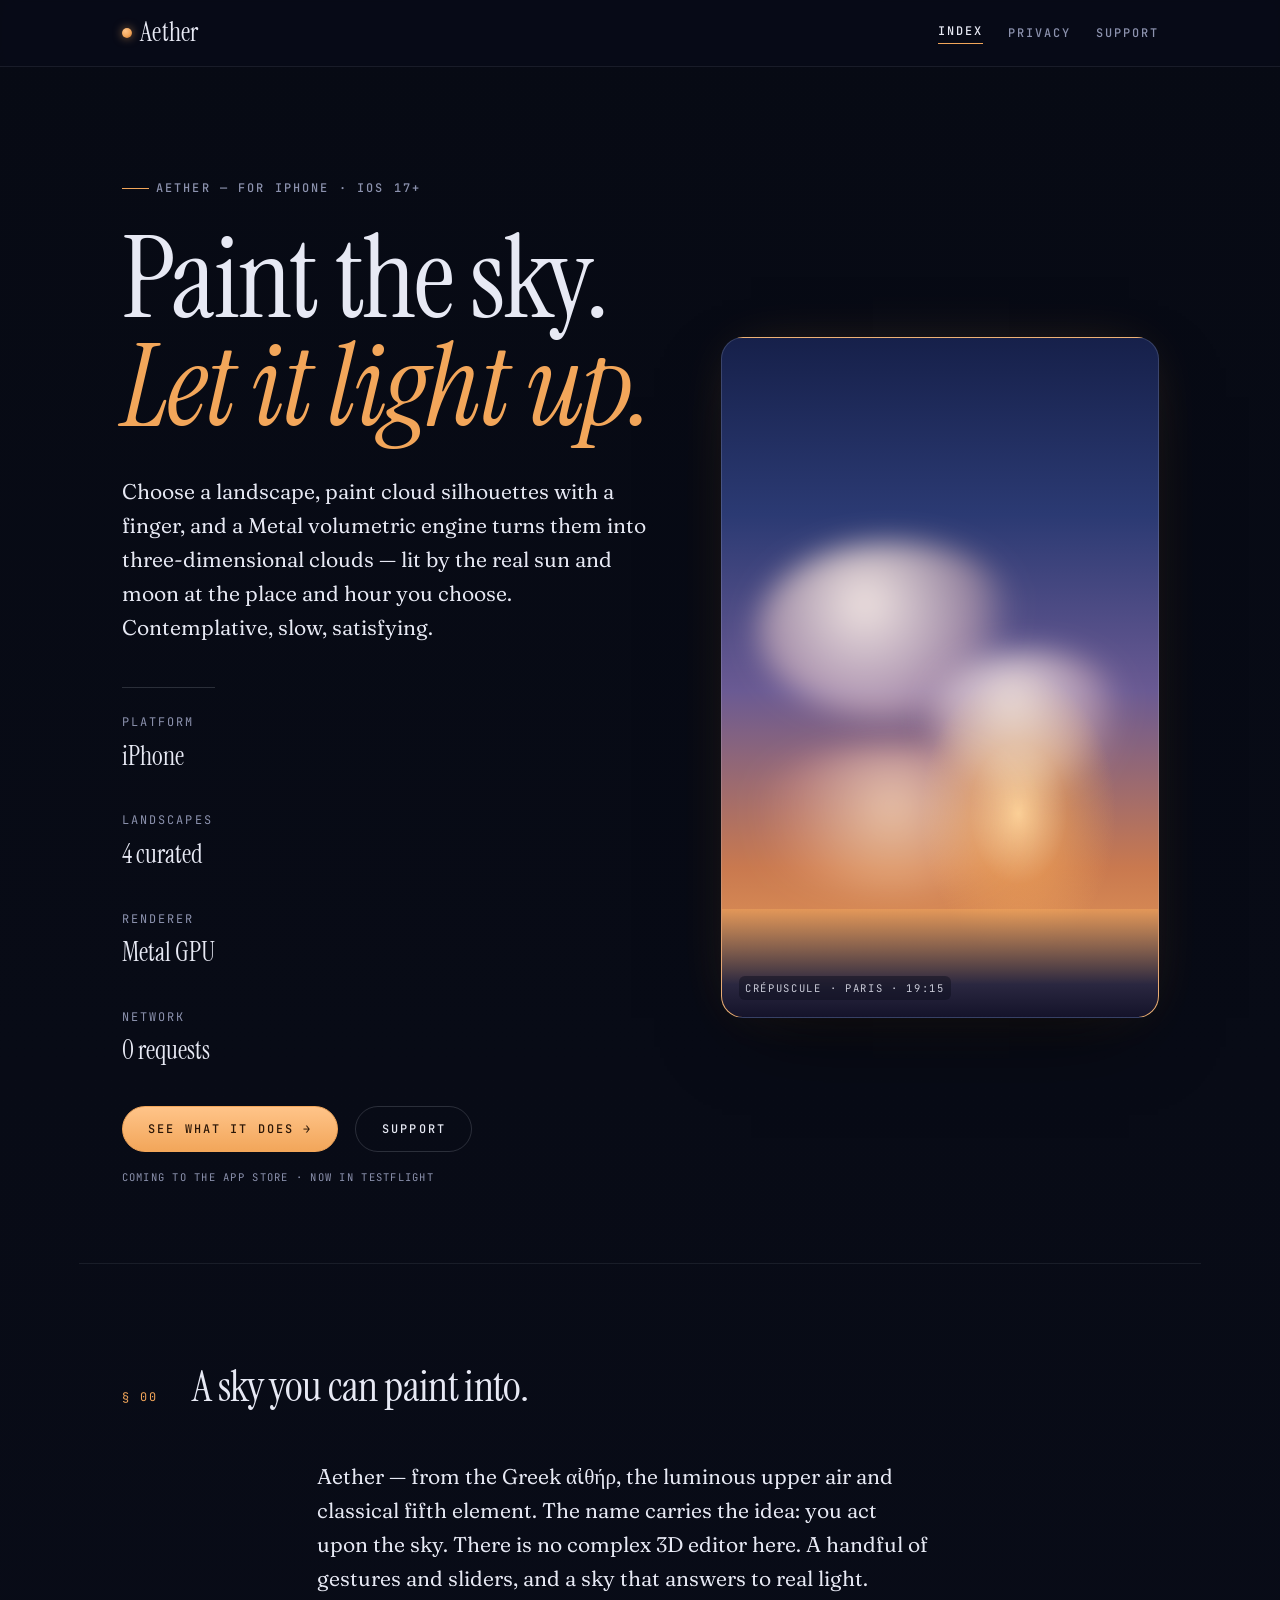
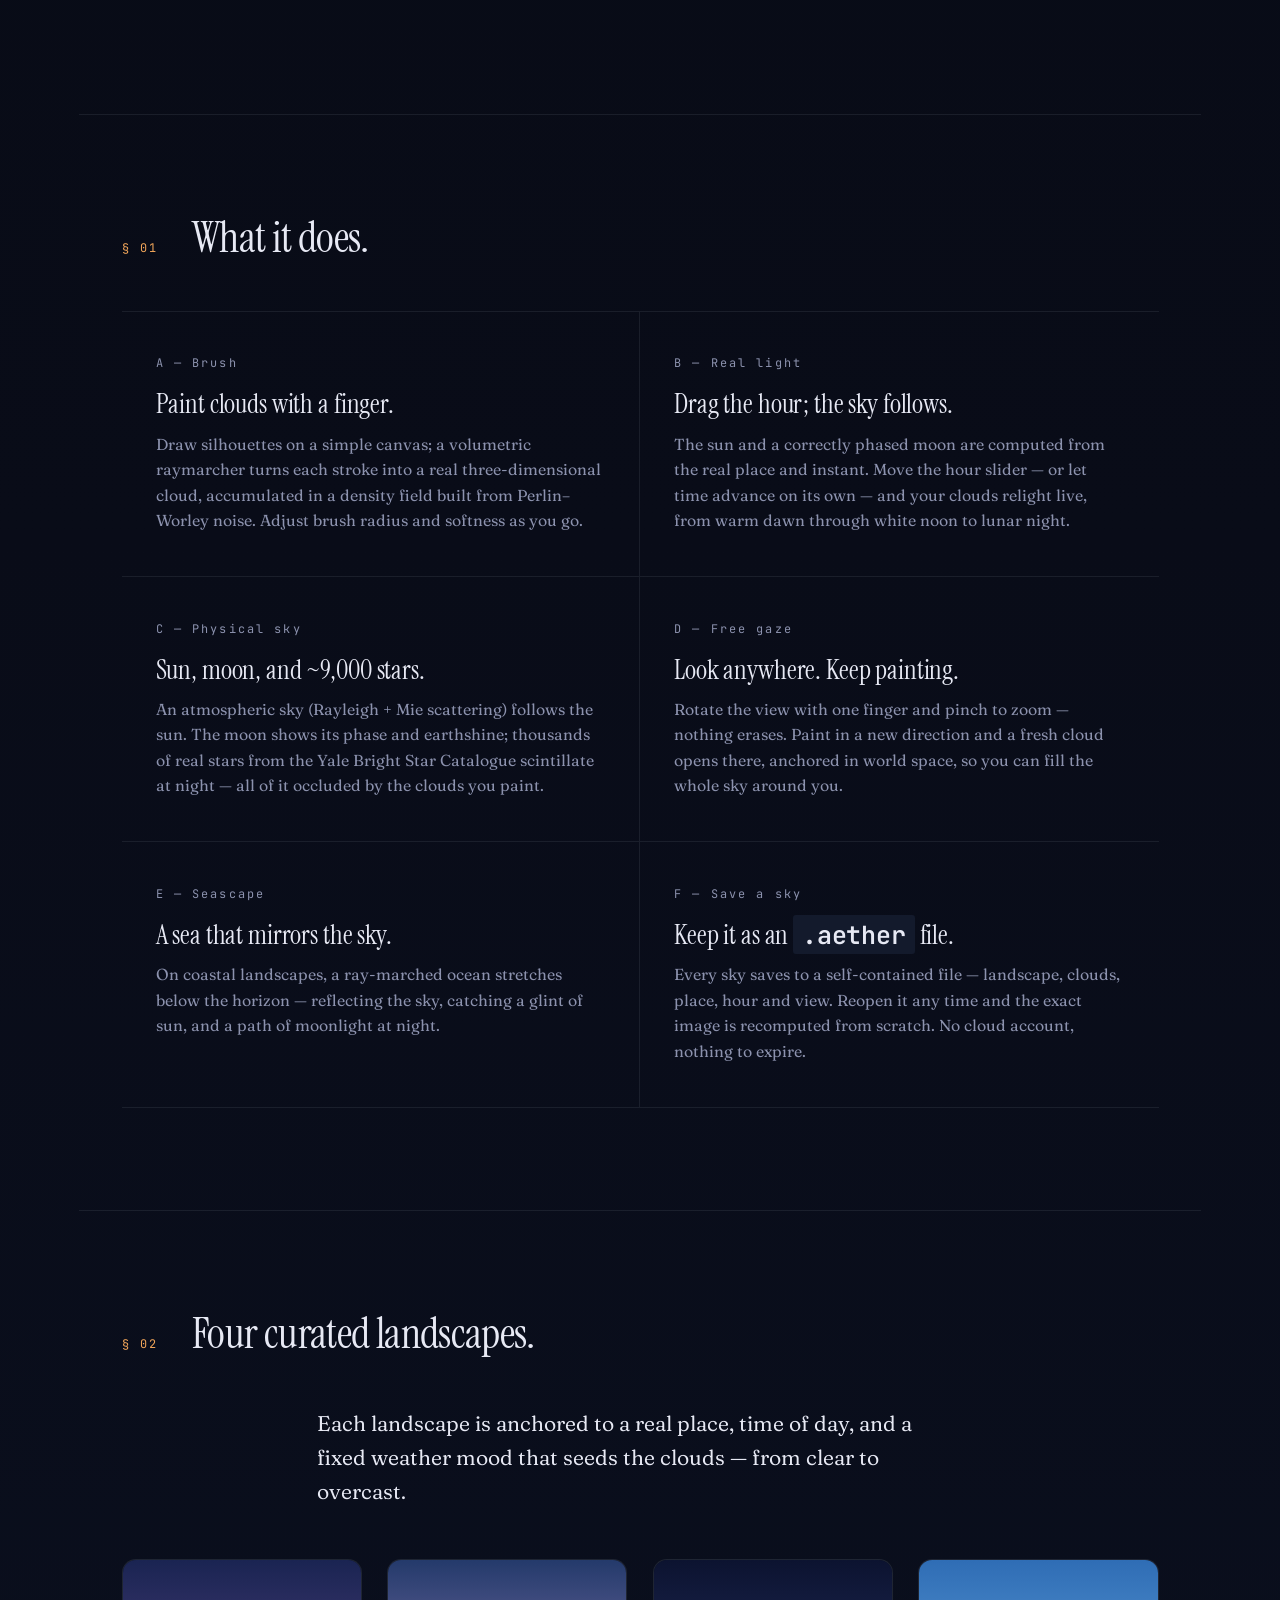
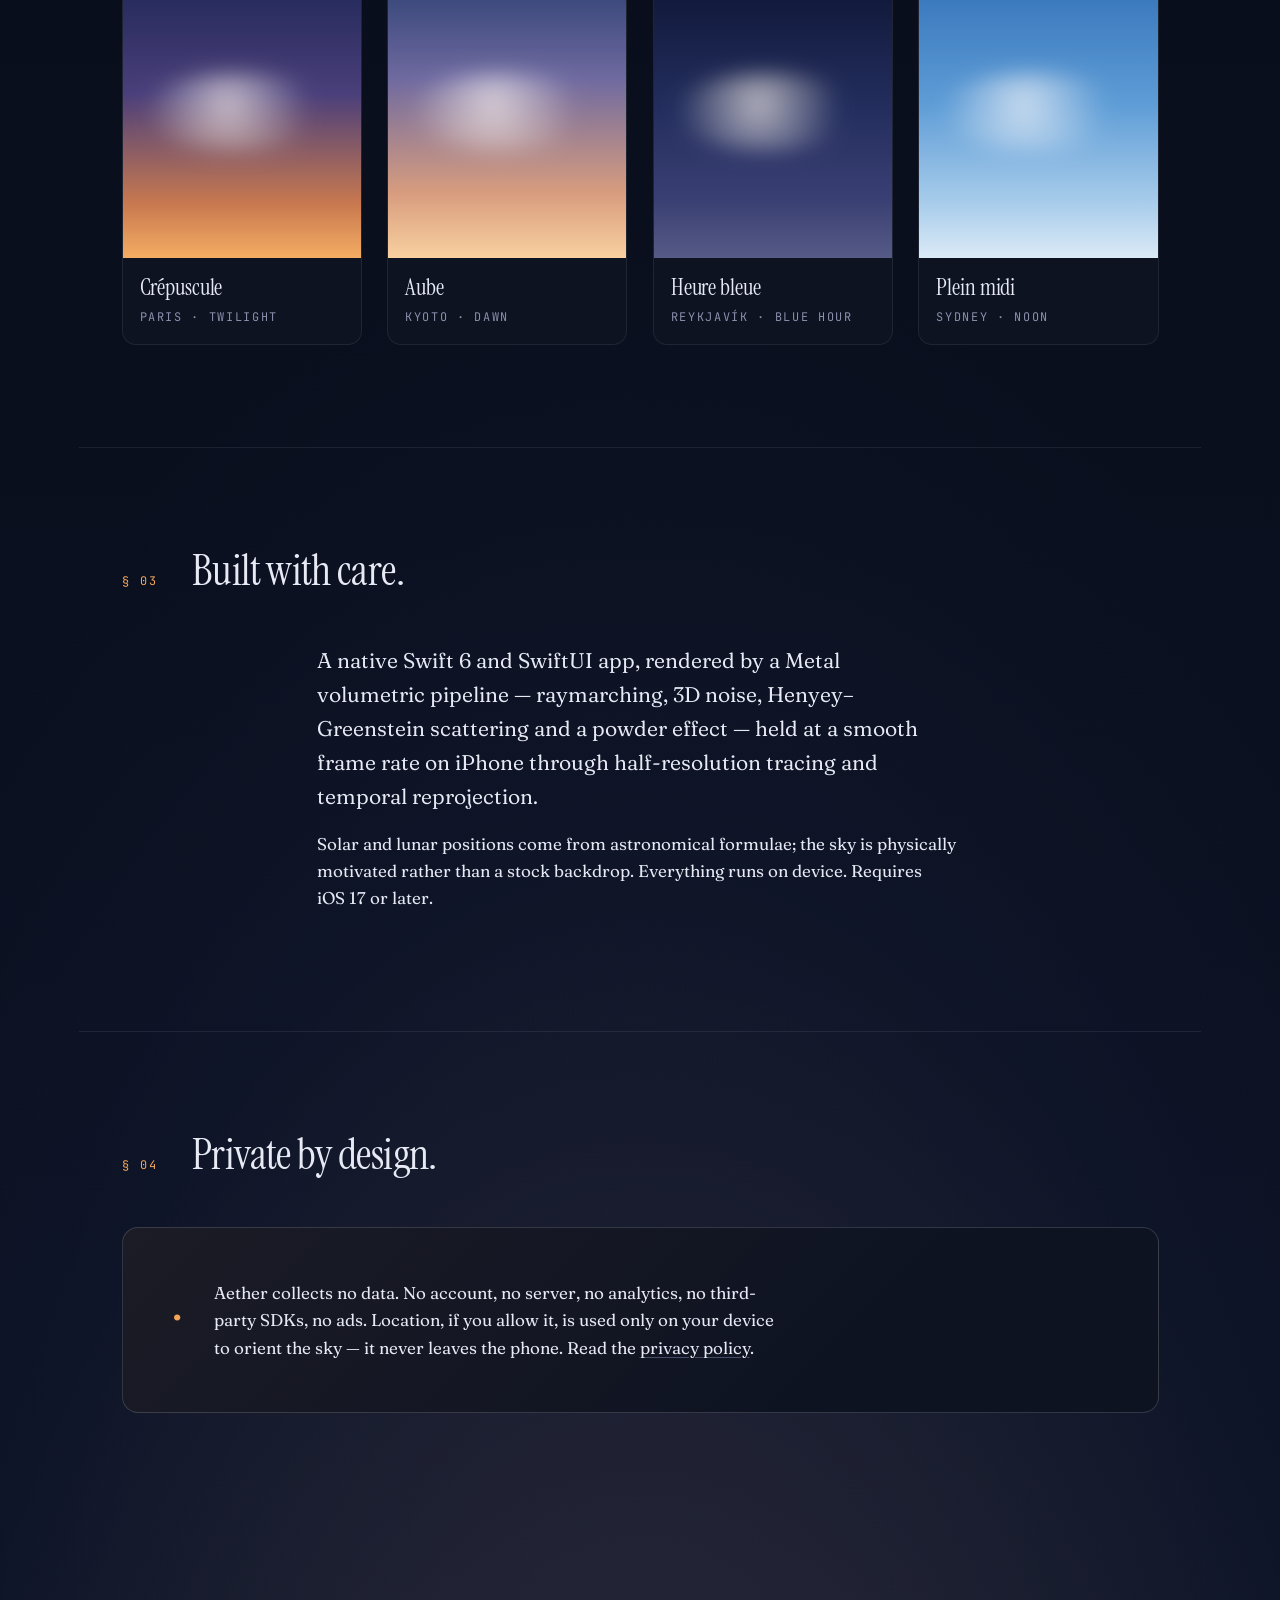
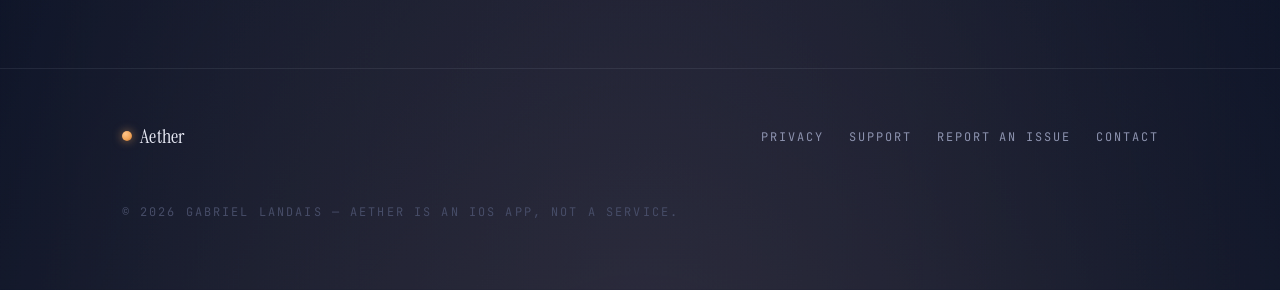
==== web/index.html @ a96485b0 "docs(web): site vitrine statique (accueil, confidentialité, support) Site statique de présentation d" ====
<!doctype html>
<html lang="en">
<head>
  <meta charset="utf-8">
  <meta name="viewport" content="width=device-width, initial-scale=1, viewport-fit=cover">
  <title>Aether — Paint volumetric clouds, lit by the real sky</title>
  <meta name="description" content="Aether is a contemplative iPhone app for painting volumetric 3D clouds over a curated landscape, lit by the real position of the sun and moon. Private by design — no account, no network, no tracking.">
  <link rel="canonical" href="https://glandais.github.io/aether/">
  <link rel="icon" type="image/svg+xml" href="favicon.svg">
  <link rel="apple-touch-icon" href="icon.png">
  <meta name="theme-color" content="#090C18">
  <meta property="og:type" content="website">
  <meta property="og:title" content="Aether — Paint the sky.">
  <meta property="og:description" content="Paint cloud silhouettes; a Metal volumetric engine turns them into 3D clouds lit by the real sun and moon at the place and hour you choose. Contemplative, slow, satisfying.">
  <meta property="og:url" content="https://glandais.github.io/aether/">
  <meta property="og:image" content="https://glandais.github.io/aether/icon.png">
  <meta name="twitter:card" content="summary_large_image">
  <link rel="preconnect" href="https://fonts.googleapis.com">
  <link rel="preconnect" href="https://fonts.gstatic.com" crossorigin>
  <link rel="stylesheet" href="assets/style.css">
</head>
<body>
  <header class="site-header">
    <div class="container site-header__inner">
      <a class="wordmark" href="./">
        <span class="wordmark__orb" aria-hidden="true"></span>
        <span>Aether</span>
      </a>
      <nav class="site-nav" aria-label="Primary">
        <a href="./" aria-current="page">Index</a>
        <a href="privacy/">Privacy</a>
        <a href="support/">Support</a>
      </nav>
    </div>
  </header>

  <main>
    <section class="hero container">
      <div class="hero__grid">
        <div class="hero__head reveal reveal--1">
          <span class="label">Aether — for iPhone · iOS 17+</span>
          <h1 class="display">Paint the&nbsp;sky.<br><em>Let it light up.</em></h1>
          <p class="lead hero__sub">
            Choose a landscape, paint cloud silhouettes with a finger, and a Metal
            volumetric engine turns them into three-dimensional clouds — lit by the
            real sun and moon at the place and hour you choose. Contemplative, slow,
            satisfying.
          </p>

          <dl class="hero__meta">
            <div><dt>Platform</dt><dd>iPhone</dd></div>
            <div><dt>Landscapes</dt><dd>4 curated</dd></div>
            <div><dt>Renderer</dt><dd>Metal&nbsp;GPU</dd></div>
            <div><dt>Network</dt><dd>0&nbsp;requests</dd></div>
          </dl>

          <div class="cta-row">
            <a class="btn btn--primary" href="#features">See what it does <span aria-hidden="true">→</span></a>
            <a class="btn" href="support/">Support</a>
            <span class="btn__hint">Coming to the App&nbsp;Store · now in TestFlight</span>
          </div>
        </div>

        <!-- SCREENSHOT SLOT: hero — replace this .skypanel block with a real
             simulator screenshot (<img src="shots/hero.png" …>) when captured. -->
        <div class="skypanel reveal reveal--2" role="img" aria-label="A painted dusk sky: warm clouds over a low sun and a calm sea.">
          <span class="skypanel__cloud skypanel__cloud--a" aria-hidden="true"></span>
          <span class="skypanel__cloud skypanel__cloud--b" aria-hidden="true"></span>
          <span class="skypanel__cloud skypanel__cloud--c" aria-hidden="true"></span>
          <span class="skypanel__sea" aria-hidden="true"></span>
          <span class="skypanel__caption">Crépuscule · Paris · 19:15</span>
        </div>
      </div>
    </section>

    <section class="section container">
      <header class="section__head">
        <span class="section__num">§ 00</span>
        <h2 class="section__title">A sky you can paint into.</h2>
      </header>
      <div class="container-narrow" style="padding-inline: 0;">
        <p class="lead">
          Aether — from the Greek αἰθήρ, the luminous upper air and classical fifth
          element. The name carries the idea: you act upon the sky. There is no
          complex 3D editor here. A handful of gestures and sliders, and a sky that
          answers to real light.
        </p>
      </div>
    </section>

    <section class="section container" id="features">
      <header class="section__head">
        <span class="section__num">§ 01</span>
        <h2 class="section__title">What it does.</h2>
      </header>

      <div class="features">
        <article class="feature">
          <div class="feature__num">A — Brush</div>
          <h3 class="feature__title">Paint clouds with a finger.</h3>
          <p>Draw silhouettes on a simple canvas; a volumetric raymarcher turns each stroke into a real three-dimensional cloud, accumulated in a density field built from Perlin–Worley noise. Adjust brush radius and softness as you go.</p>
        </article>

        <article class="feature">
          <div class="feature__num">B — Real light</div>
          <h3 class="feature__title">Drag the hour; the sky follows.</h3>
          <p>The sun and a correctly phased moon are computed from the real place and instant. Move the hour slider — or let time advance on its own — and your clouds relight live, from warm dawn through white noon to lunar night.</p>
        </article>

        <article class="feature">
          <div class="feature__num">C — Physical sky</div>
          <h3 class="feature__title">Sun, moon, and ~9,000 stars.</h3>
          <p>An atmospheric sky (Rayleigh + Mie scattering) follows the sun. The moon shows its phase and earthshine; thousands of real stars from the Yale Bright Star Catalogue scintillate at night — all of it occluded by the clouds you paint.</p>
        </article>

        <article class="feature">
          <div class="feature__num">D — Free gaze</div>
          <h3 class="feature__title">Look anywhere. Keep painting.</h3>
          <p>Rotate the view with one finger and pinch to zoom — nothing erases. Paint in a new direction and a fresh cloud opens there, anchored in world space, so you can fill the whole sky around you.</p>
        </article>

        <article class="feature">
          <div class="feature__num">E — Seascape</div>
          <h3 class="feature__title">A sea that mirrors the sky.</h3>
          <p>On coastal landscapes, a ray-marched ocean stretches below the horizon — reflecting the sky, catching a glint of sun, and a path of moonlight at night.</p>
        </article>

        <article class="feature">
          <div class="feature__num">F — Save a sky</div>
          <h3 class="feature__title">Keep it as an <code>.aether</code> file.</h3>
          <p>Every sky saves to a self-contained file — landscape, clouds, place, hour and view. Reopen it any time and the exact image is recomputed from scratch. No cloud account, nothing to expire.</p>
        </article>
      </div>
    </section>

    <section class="section container">
      <header class="section__head">
        <span class="section__num">§ 02</span>
        <h2 class="section__title">Four curated landscapes.</h2>
      </header>

      <div class="container-narrow" style="padding-inline: 0; margin-bottom: var(--s-8);">
        <p class="lead">
          Each landscape is anchored to a real place, time of day, and a fixed
          weather mood that seeds the clouds — from clear to overcast.
        </p>
      </div>

      <!-- SCREENSHOT SLOT: scenes — the painted swatches below can each be
           replaced with a real simulator screenshot of that landscape. -->
      <div class="scenes">
        <article class="scene scene--dusk">
          <div class="scene__art" role="img" aria-label="Twilight palette: indigo sky over a warm orange horizon."></div>
          <div class="scene__meta">
            <h3 class="scene__name">Crépuscule</h3>
            <p class="scene__place">Paris · Twilight</p>
          </div>
        </article>
        <article class="scene scene--dawn">
          <div class="scene__art" role="img" aria-label="Dawn palette: pale blue sky over a peach horizon."></div>
          <div class="scene__meta">
            <h3 class="scene__name">Aube</h3>
            <p class="scene__place">Kyoto · Dawn</p>
          </div>
        </article>
        <article class="scene scene--blue">
          <div class="scene__art" role="img" aria-label="Blue hour palette: deep blue, overcast."></div>
          <div class="scene__meta">
            <h3 class="scene__name">Heure bleue</h3>
            <p class="scene__place">Reykjavík · Blue hour</p>
          </div>
        </article>
        <article class="scene scene--noon">
          <div class="scene__art" role="img" aria-label="Noon palette: bright blue daytime sky."></div>
          <div class="scene__meta">
            <h3 class="scene__name">Plein midi</h3>
            <p class="scene__place">Sydney · Noon</p>
          </div>
        </article>
      </div>
    </section>

    <section class="section container">
      <header class="section__head">
        <span class="section__num">§ 03</span>
        <h2 class="section__title">Built with care.</h2>
      </header>
      <div class="container-narrow" style="padding-inline: 0;">
        <p class="lead">
          A native Swift 6 and SwiftUI app, rendered by a Metal volumetric
          pipeline — raymarching, 3D noise, Henyey–Greenstein scattering and a
          powder effect — held at a smooth frame rate on iPhone through half-resolution
          tracing and temporal reprojection.
        </p>
        <p>
          Solar and lunar positions come from astronomical formulae; the sky is
          physically motivated rather than a stock backdrop. Everything runs on
          device. Requires iOS&nbsp;17 or later.
        </p>
      </div>
    </section>

    <section class="section container">
      <header class="section__head">
        <span class="section__num">§ 04</span>
        <h2 class="section__title">Private by design.</h2>
      </header>
      <div class="callout">
        <div class="callout__mark" aria-hidden="true">·</div>
        <p>
          Aether collects no data. No account, no server, no analytics, no
          third-party SDKs, no ads. Location, if you allow it, is used only on your
          device to orient the sky — it never leaves the phone. Read the
          <a href="privacy/">privacy policy</a>.
        </p>
      </div>
    </section>
  </main>

  <footer class="site-footer">
    <div class="container site-footer__inner">
      <a class="wordmark" href="./">
        <span class="wordmark__orb" aria-hidden="true"></span>
        <span>Aether</span>
      </a>
      <nav class="site-footer__nav" aria-label="Footer">
        <a href="privacy/">Privacy</a>
        <a href="support/">Support</a>
        <a href="https://github.com/glandais/aether/issues" rel="noopener">Report an issue</a>
        <a href="mailto:gabriel.landais@gmail.com">Contact</a>
      </nav>
      <p class="site-footer__meta">
        © <span id="year">2026</span> Gabriel Landais — Aether is an iOS app, not a service.
      </p>
    </div>
  </footer>

  <script>document.getElementById('year').textContent = new Date().getFullYear();</script>
</body>
</html>
---- web/assets/style.css ----
/* ============================================================
   Aether — design system
   Contemplative twilight. Night indigo + haze + horizon amber.
   ============================================================ */

@import url('https://fonts.googleapis.com/css2?family=Instrument+Serif:ital@0;1&family=Fraunces:opsz,wght,SOFT@9..144,300..700,0..100&family=JetBrains+Mono:wght@400;500&display=swap');

:root {
  /* palette — a sky from zenith to horizon */
  --night:       #090C18;  /* deep indigo, just before true black */
  --night-soft:  #0E1322;
  --surface:     #131A2C;
  --surface-2:   #1B2338;
  --haze:        #E7E9F4;  /* pale luminous text, faint blue */
  --haze-muted:  #8C92AE;
  --haze-faint:  #474D68;
  --amber:       #F2A65A;  /* warm horizon glow — the accent */
  --amber-hi:    #FFC489;
  --bluehour:    #6E78C8;  /* blue-hour secondary, used sparingly */

  --rule:        rgba(231, 233, 244, 0.08);
  --rule-strong: rgba(231, 233, 244, 0.16);

  /* type */
  --font-display: 'Instrument Serif', 'Times New Roman', Georgia, serif;
  --font-body:    'Fraunces', Georgia, 'Times New Roman', serif;
  --font-mono:    'JetBrains Mono', ui-monospace, 'SF Mono', Menlo, Consolas, monospace;

  --fs-display: clamp(3.25rem, 9vw, 7.5rem);
  --fs-h1:      clamp(2rem, 4.6vw, 3.25rem);
  --fs-h2:      clamp(1.5rem, 2.6vw, 2rem);
  --fs-h3:      1.25rem;
  --fs-body:    1.0625rem;
  --fs-small:   0.9375rem;
  --fs-label:   0.7rem;

  /* spacing */
  --s-1: 0.25rem; --s-2: 0.5rem;  --s-3: 0.75rem; --s-4: 1rem;
  --s-5: 1.5rem;  --s-6: 2rem;    --s-7: 2.5rem;  --s-8: 3rem;
  --s-10: 4.5rem; --s-12: 6rem;   --s-16: 9rem;

  /* layout */
  --content-width: 38rem;
  --wide-width:    66rem;

  color-scheme: dark;
}

/* ---------- reset ---------- */
*, *::before, *::after { box-sizing: border-box; }
html, body { margin: 0; padding: 0; }
img, svg, canvas { display: block; max-width: 100%; }
button { font: inherit; color: inherit; background: none; border: 0; cursor: pointer; padding: 0; }
a { color: inherit; }

/* ---------- base ---------- */
html {
  background: var(--night);
  color: var(--haze);
  font-family: var(--font-body);
  font-size: 17px;
  line-height: 1.6;
  font-feature-settings: "ss01", "ss02";
  font-variation-settings: "opsz" 14, "SOFT" 30;
  -webkit-font-smoothing: antialiased;
  text-rendering: optimizeLegibility;
}

body {
  min-height: 100dvh;
  display: flex;
  flex-direction: column;
  position: relative;
  background:
    /* warm horizon glow low on the page */
    radial-gradient(120% 70% at 50% 118%, rgba(242, 166, 90, 0.16), transparent 55%),
    /* a cooler blue-hour band above it */
    radial-gradient(120% 55% at 50% 100%, rgba(110, 120, 200, 0.12), transparent 60%),
    /* zenith darkening */
    linear-gradient(180deg, #070A14 0%, var(--night) 42%, #0B1224 100%);
}

/* faint, slow star field across the whole night sky */
body::before {
  content: "";
  position: fixed;
  inset: 0;
  z-index: -1;
  pointer-events: none;
  background-image:
    radial-gradient(1.2px 1.2px at 12% 18%, rgba(231,233,244,0.7), transparent 60%),
    radial-gradient(1px 1px at 28% 9%, rgba(231,233,244,0.5), transparent 60%),
    radial-gradient(1.4px 1.4px at 47% 24%, rgba(255,196,137,0.55), transparent 60%),
    radial-gradient(1px 1px at 63% 12%, rgba(231,233,244,0.55), transparent 60%),
    radial-gradient(1.1px 1.1px at 78% 22%, rgba(231,233,244,0.6), transparent 60%),
    radial-gradient(1px 1px at 88% 7%, rgba(231,233,244,0.45), transparent 60%),
    radial-gradient(1.3px 1.3px at 8% 38%, rgba(231,233,244,0.45), transparent 60%),
    radial-gradient(1px 1px at 35% 44%, rgba(231,233,244,0.4), transparent 60%),
    radial-gradient(1.2px 1.2px at 71% 40%, rgba(110,120,200,0.6), transparent 60%),
    radial-gradient(1px 1px at 92% 34%, rgba(231,233,244,0.4), transparent 60%);
  /* fade the stars out toward the horizon, like a real sky */
  -webkit-mask-image: linear-gradient(180deg, #000 0%, #000 40%, transparent 78%);
  mask-image: linear-gradient(180deg, #000 0%, #000 40%, transparent 78%);
  animation: twinkle 9s ease-in-out infinite;
}
@keyframes twinkle { 0%, 100% { opacity: 0.85; } 50% { opacity: 0.55; } }

::selection { background: var(--amber); color: var(--night); }

/* ---------- typography ---------- */
.display {
  font-family: var(--font-display);
  font-weight: 400;
  line-height: 0.94;
  letter-spacing: -0.02em;
  font-size: var(--fs-display);
}
.display em {
  font-style: italic;
  color: var(--amber);
}

h1, h2, h3 {
  font-family: var(--font-display);
  font-weight: 400;
  line-height: 1.06;
  letter-spacing: -0.015em;
  margin: 0 0 var(--s-4);
}
h1 { font-size: var(--fs-h1); }
h2 { font-size: var(--fs-h2); margin-top: var(--s-10); }
h3 {
  font-size: var(--fs-h3);
  font-family: var(--font-body);
  font-variation-settings: "opsz" 14, "wght" 600, "SOFT" 0;
  letter-spacing: -0.005em;
  margin-top: var(--s-6);
  margin-bottom: var(--s-2);
}

p {
  margin: 0 0 var(--s-4);
  max-width: 38rem;
  font-variation-settings: "opsz" 14, "wght" 380, "SOFT" 30;
}
p.lead {
  font-size: 1.25rem;
  color: var(--haze);
  font-variation-settings: "opsz" 18, "wght" 360, "SOFT" 50;
  max-width: 36rem;
}

ul, ol { padding-left: 1.25em; margin: 0 0 var(--s-5); }
li { margin-bottom: var(--s-2); }
li::marker { color: var(--amber); }

a {
  color: var(--haze);
  text-decoration: underline;
  text-decoration-color: var(--haze-faint);
  text-decoration-thickness: 1px;
  text-underline-offset: 0.2em;
  transition: text-decoration-color 200ms ease, color 200ms ease;
}
a:hover {
  color: var(--amber);
  text-decoration-color: var(--amber);
}

code, kbd {
  font-family: var(--font-mono);
  font-size: 0.92em;
  background: var(--surface);
  padding: 0.1em 0.35em;
  border-radius: 3px;
  color: var(--haze);
}

hr { border: 0; border-top: 1px solid var(--rule); margin: var(--s-10) 0; }

/* ---------- shared eyebrow / label ---------- */
.label {
  font-family: var(--font-mono);
  font-size: var(--fs-label);
  letter-spacing: 0.18em;
  text-transform: uppercase;
  color: var(--haze-muted);
  font-weight: 500;
}
.label-accent { color: var(--amber); }

/* ---------- layout ---------- */
.container {
  width: 100%;
  max-width: var(--wide-width);
  margin-inline: auto;
  padding-inline: clamp(1.25rem, 4vw, 2.5rem);
}
.container-narrow {
  max-width: var(--content-width);
  margin-inline: auto;
  padding-inline: clamp(1.25rem, 4vw, 2.5rem);
}
main { flex: 1 0 auto; }

/* ---------- header ---------- */
.site-header {
  position: sticky;
  top: 0;
  z-index: 10;
  background: rgba(9, 12, 24, 0.72);
  backdrop-filter: saturate(140%) blur(10px);
  -webkit-backdrop-filter: saturate(140%) blur(10px);
  border-bottom: 1px solid var(--rule);
}
.site-header__inner {
  display: flex;
  align-items: center;
  justify-content: space-between;
  padding-block: var(--s-3);
}
.wordmark {
  font-family: var(--font-display);
  font-size: 1.5rem;
  letter-spacing: 0.01em;
  text-decoration: none;
  display: inline-flex;
  align-items: center;
  gap: 0.5rem;
  color: var(--haze);
}
.wordmark__orb {
  width: 0.6rem;
  height: 0.6rem;
  border-radius: 50%;
  background: radial-gradient(circle at 35% 30%, var(--amber-hi), var(--amber) 55%, #b9692a);
  box-shadow: 0 0 10px rgba(242, 166, 90, 0.6);
  display: inline-block;
}
.wordmark:hover { color: var(--haze); }

.site-nav { display: flex; gap: var(--s-5); align-items: center; }
.site-nav a {
  font-family: var(--font-mono);
  font-size: var(--fs-label);
  letter-spacing: 0.16em;
  text-transform: uppercase;
  text-decoration: none;
  color: var(--haze-muted);
  font-weight: 500;
}
.site-nav a:hover { color: var(--haze); }
.site-nav a[aria-current="page"] {
  color: var(--haze);
  border-bottom: 1px solid var(--amber);
  padding-bottom: 2px;
}

/* ---------- hero ---------- */
.hero { padding-top: var(--s-12); padding-bottom: var(--s-10); position: relative; }
.hero__grid {
  display: grid;
  grid-template-columns: 1.1fr 0.9fr;
  gap: clamp(2rem, 5vw, 4rem);
  align-items: center;
}
@media (max-width: 860px) {
  .hero__grid { grid-template-columns: 1fr; }
}
.hero__head { max-width: 40rem; }
.hero__head .label {
  display: inline-flex;
  gap: 0.6em;
  align-items: center;
  margin-bottom: var(--s-5);
}
.hero__head .label::before {
  content: "";
  width: 1.6rem;
  height: 1px;
  background: var(--amber);
  display: inline-block;
}
.hero__sub { margin-top: var(--s-6); max-width: 34rem; }
.hero__meta {
  display: grid;
  grid-template-columns: repeat(auto-fit, max-content);
  gap: var(--s-6);
  margin-top: var(--s-7);
  padding-top: var(--s-5);
  border-top: 1px solid var(--rule-strong);
  max-width: max-content;
}
.hero__meta dt {
  font-family: var(--font-mono);
  font-size: var(--fs-label);
  letter-spacing: 0.18em;
  text-transform: uppercase;
  color: var(--haze-muted);
  margin-bottom: var(--s-1);
}
.hero__meta dd { margin: 0; font-family: var(--font-display); font-size: 1.5rem; }

/* hero visual — a painted sky panel standing in for a screenshot */
.skypanel {
  position: relative;
  aspect-ratio: 9 / 14;
  border-radius: 22px;
  overflow: hidden;
  border: 1px solid var(--rule-strong);
  box-shadow:
    0 30px 80px -30px rgba(0, 0, 0, 0.8),
    0 0 60px -20px rgba(242, 166, 90, 0.25);
  background:
    /* sun low on the horizon */
    radial-gradient(closest-side at 68% 70%, rgba(255,210,150,0.95), rgba(242,166,90,0.5) 35%, transparent 70%),
    /* dusk sky gradient */
    linear-gradient(180deg,
      #16204a 0%,
      #2b3a73 26%,
      #6a5a93 52%,
      #c9794f 78%,
      #f0a85e 100%);
}
/* a couple of painted cloud forms, soft and volumetric */
.skypanel__cloud {
  position: absolute;
  border-radius: 50%;
  filter: blur(14px);
  background: radial-gradient(circle at 40% 35%, rgba(255,236,210,0.92), rgba(214,160,120,0.5) 55%, transparent 75%);
  mix-blend-mode: screen;
}
.skypanel__cloud--a { width: 62%; height: 26%; left: 8%;  top: 30%; }
.skypanel__cloud--b { width: 46%; height: 20%; right: 6%; top: 46%; opacity: 0.9; }
.skypanel__cloud--c { width: 70%; height: 22%; left: 4%;  top: 60%; opacity: 0.85;
  background: radial-gradient(circle at 50% 40%, rgba(255,200,150,0.85), rgba(180,90,60,0.4) 55%, transparent 78%); }
/* sea below the horizon */
.skypanel__sea {
  position: absolute;
  left: 0; right: 0; bottom: 0;
  height: 16%;
  background: linear-gradient(180deg, rgba(242,168,94,0.5), #2a2740 70%, #14132a);
}
.skypanel__caption {
  position: absolute;
  left: var(--s-4); bottom: var(--s-4);
  font-family: var(--font-mono);
  font-size: 0.62rem;
  letter-spacing: 0.16em;
  text-transform: uppercase;
  color: rgba(231,233,244,0.85);
  background: rgba(9,12,24,0.4);
  backdrop-filter: blur(4px);
  -webkit-backdrop-filter: blur(4px);
  padding: 0.35em 0.6em;
  border-radius: 6px;
}

.cta-row { display: flex; gap: var(--s-4); flex-wrap: wrap; margin-top: var(--s-6); align-items: center; }
.btn {
  display: inline-flex;
  align-items: center;
  gap: var(--s-2);
  padding: var(--s-3) var(--s-5);
  font-family: var(--font-mono);
  font-size: var(--fs-label);
  letter-spacing: 0.18em;
  text-transform: uppercase;
  text-decoration: none;
  font-weight: 500;
  border: 1px solid var(--rule-strong);
  color: var(--haze);
  border-radius: 999px;
  transition: all 200ms ease;
}
.btn:hover { border-color: var(--amber); color: var(--amber); }
.btn--primary {
  background: linear-gradient(180deg, var(--amber-hi), var(--amber));
  color: #2a1607;
  border-color: var(--amber);
}
.btn--primary:hover { filter: brightness(1.06); color: #2a1607; }
.btn__hint {
  font-family: var(--font-mono);
  color: var(--haze-muted);
  letter-spacing: 0.12em;
  font-size: 0.62rem;
  text-transform: uppercase;
}

/* ---------- section heading ---------- */
.section { padding-block: var(--s-12); border-top: 1px solid var(--rule); }
.section__head {
  display: grid;
  grid-template-columns: max-content 1fr;
  gap: var(--s-6);
  align-items: baseline;
  margin-bottom: var(--s-8);
}
.section__num {
  font-family: var(--font-mono);
  color: var(--amber);
  font-size: var(--fs-label);
  letter-spacing: 0.18em;
}
.section__title {
  font-family: var(--font-display);
  font-size: clamp(1.75rem, 3.4vw, 2.5rem);
  margin: 0;
  line-height: 1;
}

/* ---------- features grid ---------- */
.features {
  display: grid;
  grid-template-columns: repeat(2, 1fr);
  gap: 0;
  border-top: 1px solid var(--rule);
}
@media (max-width: 720px) { .features { grid-template-columns: 1fr; } }
.feature {
  padding: var(--s-7) var(--s-6);
  border-right: 1px solid var(--rule);
  border-bottom: 1px solid var(--rule);
  transition: background 240ms ease;
}
.feature:nth-child(2n) { border-right: 0; }
@media (max-width: 720px) { .feature { border-right: 0; } }
.feature:hover { background: linear-gradient(180deg, rgba(242,166,90,0.05), transparent); }
.feature__num {
  font-family: var(--font-mono);
  font-size: var(--fs-label);
  letter-spacing: 0.18em;
  color: var(--haze-muted);
  margin-bottom: var(--s-4);
}
.feature__title {
  font-family: var(--font-display);
  font-size: 1.6rem;
  line-height: 1.05;
  margin: 0 0 var(--s-3);
}
.feature p { color: var(--haze-muted); margin: 0; font-size: var(--fs-small); }

/* ---------- curated landscapes ---------- */
.scenes {
  display: grid;
  grid-template-columns: repeat(4, 1fr);
  gap: var(--s-5);
}
@media (max-width: 860px) { .scenes { grid-template-columns: repeat(2, 1fr); } }
@media (max-width: 460px) { .scenes { grid-template-columns: 1fr; } }
.scene {
  border: 1px solid var(--rule);
  border-radius: 14px;
  overflow: hidden;
  background: var(--night-soft);
}
.scene__art {
  aspect-ratio: 4 / 5;
  position: relative;
}
.scene__art::after {
  /* a soft painted cloud band over each palette */
  content: "";
  position: absolute;
  left: 8%; right: 12%; top: 38%;
  height: 26%;
  border-radius: 50%;
  filter: blur(10px);
  background: radial-gradient(circle at 45% 40%, rgba(255,245,230,0.65), transparent 72%);
  mix-blend-mode: screen;
}
.scene--dusk  .scene__art { background: linear-gradient(180deg, #1a2452 0%, #4a3f7a 45%, #c9794f 82%, #f4ad63 100%); }
.scene--dawn  .scene__art { background: linear-gradient(180deg, #243a6b 0%, #6f6aa0 40%, #d79c7e 78%, #f9d0a0 100%); }
.scene--blue  .scene__art { background: linear-gradient(180deg, #0c1330 0%, #232e5e 50%, #3a3f73 80%, #565a86 100%); }
.scene--noon  .scene__art { background: linear-gradient(180deg, #2f6db5 0%, #5d9cd6 48%, #a9cdeb 82%, #dbeaf6 100%); }
.scene__meta { padding: var(--s-4); }
.scene__name {
  font-family: var(--font-display);
  font-size: 1.35rem;
  line-height: 1.05;
  margin: 0;
}
.scene__place {
  font-family: var(--font-mono);
  font-size: var(--fs-label);
  letter-spacing: 0.14em;
  text-transform: uppercase;
  color: var(--haze-muted);
  margin: var(--s-2) 0 0;
}

/* ---------- privacy callout ---------- */
.callout {
  padding: var(--s-8);
  border: 1px solid var(--rule-strong);
  border-radius: 16px;
  background:
    linear-gradient(135deg, rgba(242,166,90,0.06), transparent 70%),
    var(--night-soft);
  display: grid;
  grid-template-columns: max-content 1fr;
  gap: var(--s-6);
  align-items: center;
}
@media (max-width: 600px) { .callout { grid-template-columns: 1fr; gap: var(--s-4); } }
.callout__mark {
  font-family: var(--font-display);
  font-size: 3.5rem;
  line-height: 0.9;
  color: var(--amber);
}
.callout p { margin: 0; max-width: 34rem; }

/* ---------- prose pages ---------- */
.prose { padding-block: var(--s-10) var(--s-12); }
.prose__header {
  margin-bottom: var(--s-10);
  padding-bottom: var(--s-6);
  border-bottom: 1px solid var(--rule);
}
.prose__header .label { display: block; margin-bottom: var(--s-3); }
.prose__header h1 { font-family: var(--font-display); font-size: clamp(2.5rem, 6vw, 4rem); margin: 0; }
.prose__header .meta {
  margin-top: var(--s-4);
  font-family: var(--font-mono);
  font-size: var(--fs-label);
  letter-spacing: 0.16em;
  text-transform: uppercase;
  color: var(--haze-muted);
}
.prose section + section { margin-top: var(--s-8); }
.prose h2 {
  font-size: 1.625rem;
  margin-top: var(--s-10);
  display: grid;
  grid-template-columns: max-content 1fr;
  gap: var(--s-4);
  align-items: baseline;
}
.prose h2::before {
  content: attr(data-num);
  font-family: var(--font-mono);
  font-size: var(--fs-label);
  letter-spacing: 0.18em;
  color: var(--amber);
  font-weight: 500;
  transform: translateY(-0.2em);
}

/* FAQ */
.faq details { border-bottom: 1px solid var(--rule); padding-block: var(--s-4); }
.faq details:first-of-type { border-top: 1px solid var(--rule); }
.faq summary {
  cursor: pointer;
  list-style: none;
  display: flex;
  justify-content: space-between;
  align-items: baseline;
  gap: var(--s-4);
  font-family: var(--font-display);
  font-size: 1.25rem;
  color: var(--haze);
}
.faq summary::-webkit-details-marker { display: none; }
.faq summary::after { content: "+"; font-family: var(--font-mono); color: var(--amber); transition: transform 200ms ease; }
.faq details[open] summary::after { content: "−"; }
.faq details > p, .faq details > ul { margin-top: var(--s-3); color: var(--haze-muted); }

/* contact card */
.contact {
  display: grid;
  grid-template-columns: max-content 1fr;
  gap: var(--s-4) var(--s-6);
  padding: var(--s-6);
  border: 1px solid var(--rule-strong);
  border-radius: 14px;
  margin-top: var(--s-8);
}
.contact dt {
  font-family: var(--font-mono);
  font-size: var(--fs-label);
  letter-spacing: 0.18em;
  text-transform: uppercase;
  color: var(--haze-muted);
}
.contact dd { margin: 0; font-family: var(--font-display); font-size: 1.25rem; }
.contact a { text-decoration-color: var(--amber); }

/* ---------- footer ---------- */
.site-footer { margin-top: var(--s-16); border-top: 1px solid var(--rule); padding-block: var(--s-8); }
.site-footer__inner {
  display: flex;
  flex-wrap: wrap;
  gap: var(--s-6);
  justify-content: space-between;
  align-items: baseline;
}
.site-footer .wordmark { font-size: 1.2rem; }
.site-footer__nav { display: flex; gap: var(--s-5); flex-wrap: wrap; }
.site-footer__nav a {
  font-family: var(--font-mono);
  font-size: var(--fs-label);
  letter-spacing: 0.16em;
  text-transform: uppercase;
  color: var(--haze-muted);
  text-decoration: none;
}
.site-footer__nav a:hover { color: var(--haze); }
.site-footer__meta {
  font-family: var(--font-mono);
  font-size: 0.7rem;
  letter-spacing: 0.18em;
  text-transform: uppercase;
  color: var(--haze-faint);
  margin-top: var(--s-4);
  flex-basis: 100%;
}

/* ---------- entrance motion ---------- */
.reveal { opacity: 0; transform: translateY(14px); animation: rise 900ms cubic-bezier(0.16, 1, 0.3, 1) forwards; }
.reveal--1 { animation-delay: 80ms; }
.reveal--2 { animation-delay: 200ms; }
.reveal--3 { animation-delay: 320ms; }
@keyframes rise { to { opacity: 1; transform: none; } }

/* ---------- accessibility ---------- */
:focus-visible { outline: 2px solid var(--amber); outline-offset: 3px; }
@media (prefers-reduced-motion: reduce) {
  *, *::before, *::after { animation-duration: 0.01ms !important; animation-iteration-count: 1 !important; transition-duration: 0.01ms !important; }
  .reveal { opacity: 1; transform: none; }
}
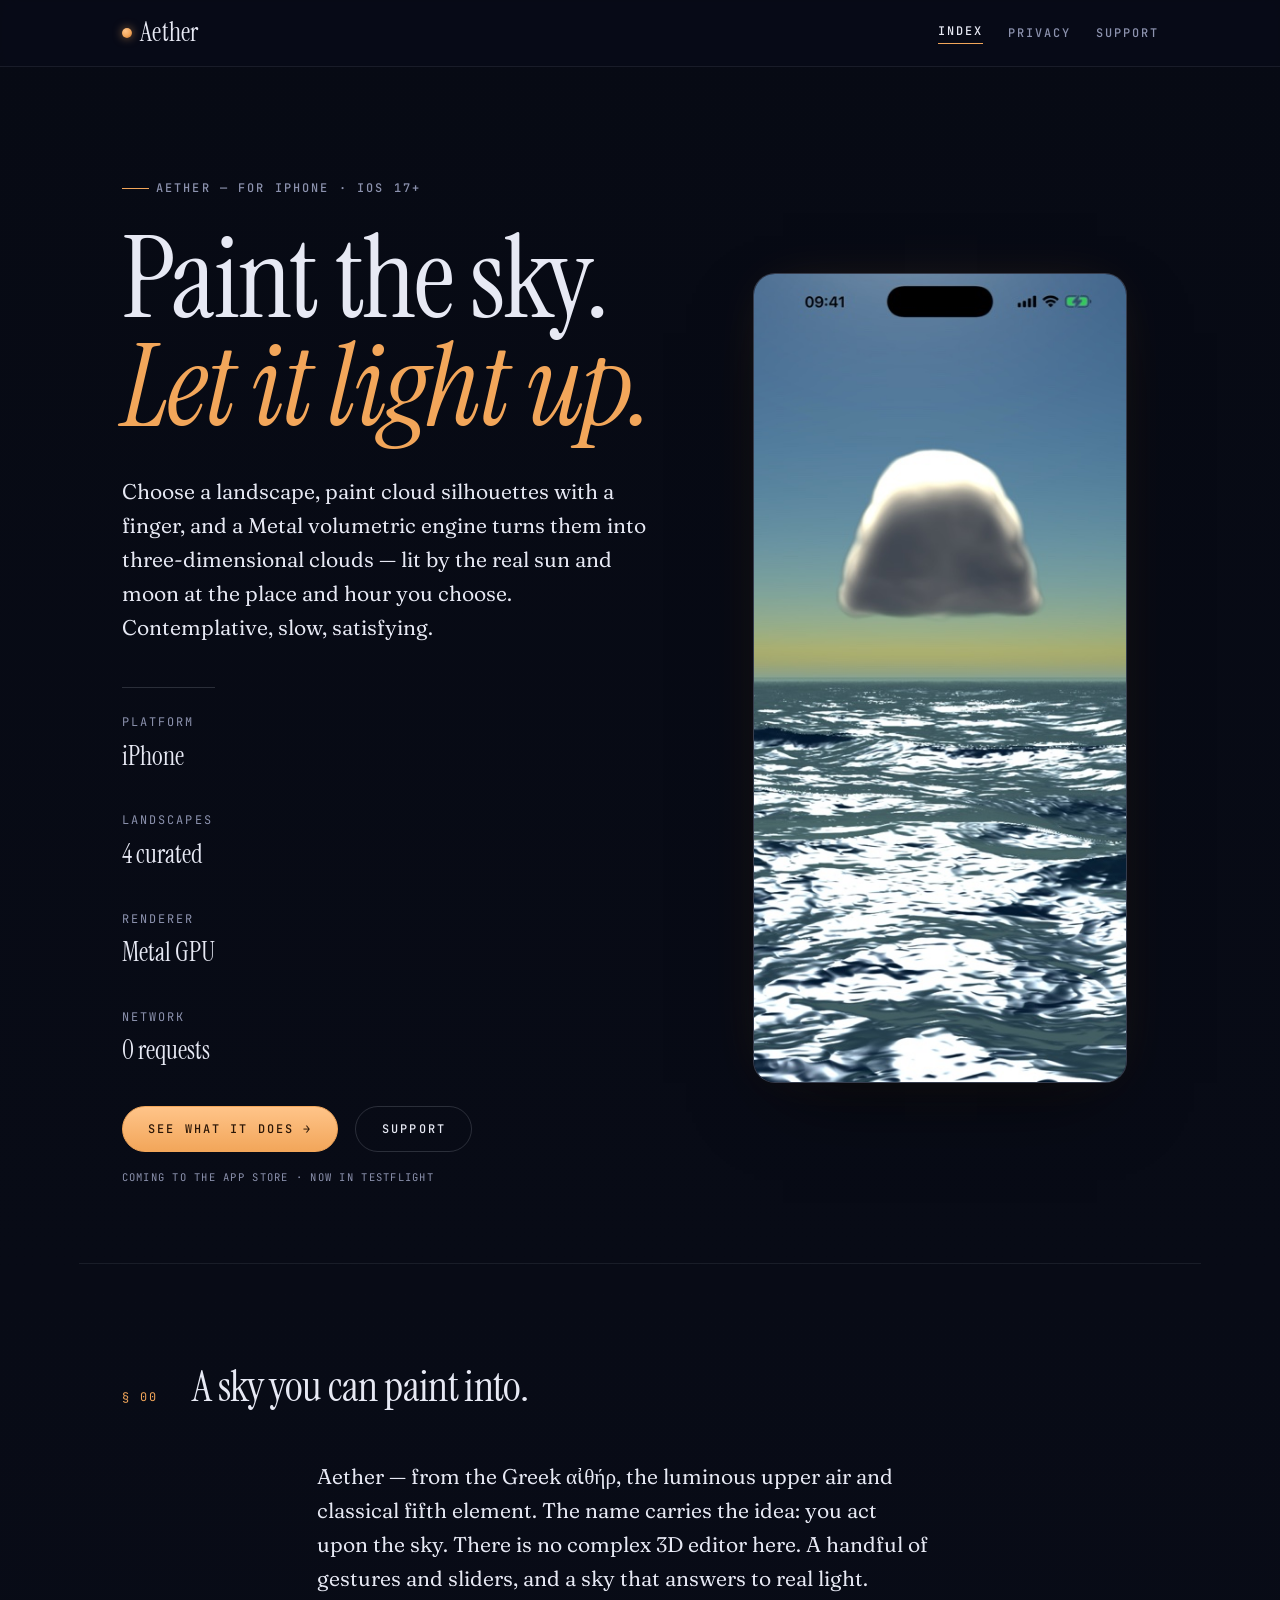
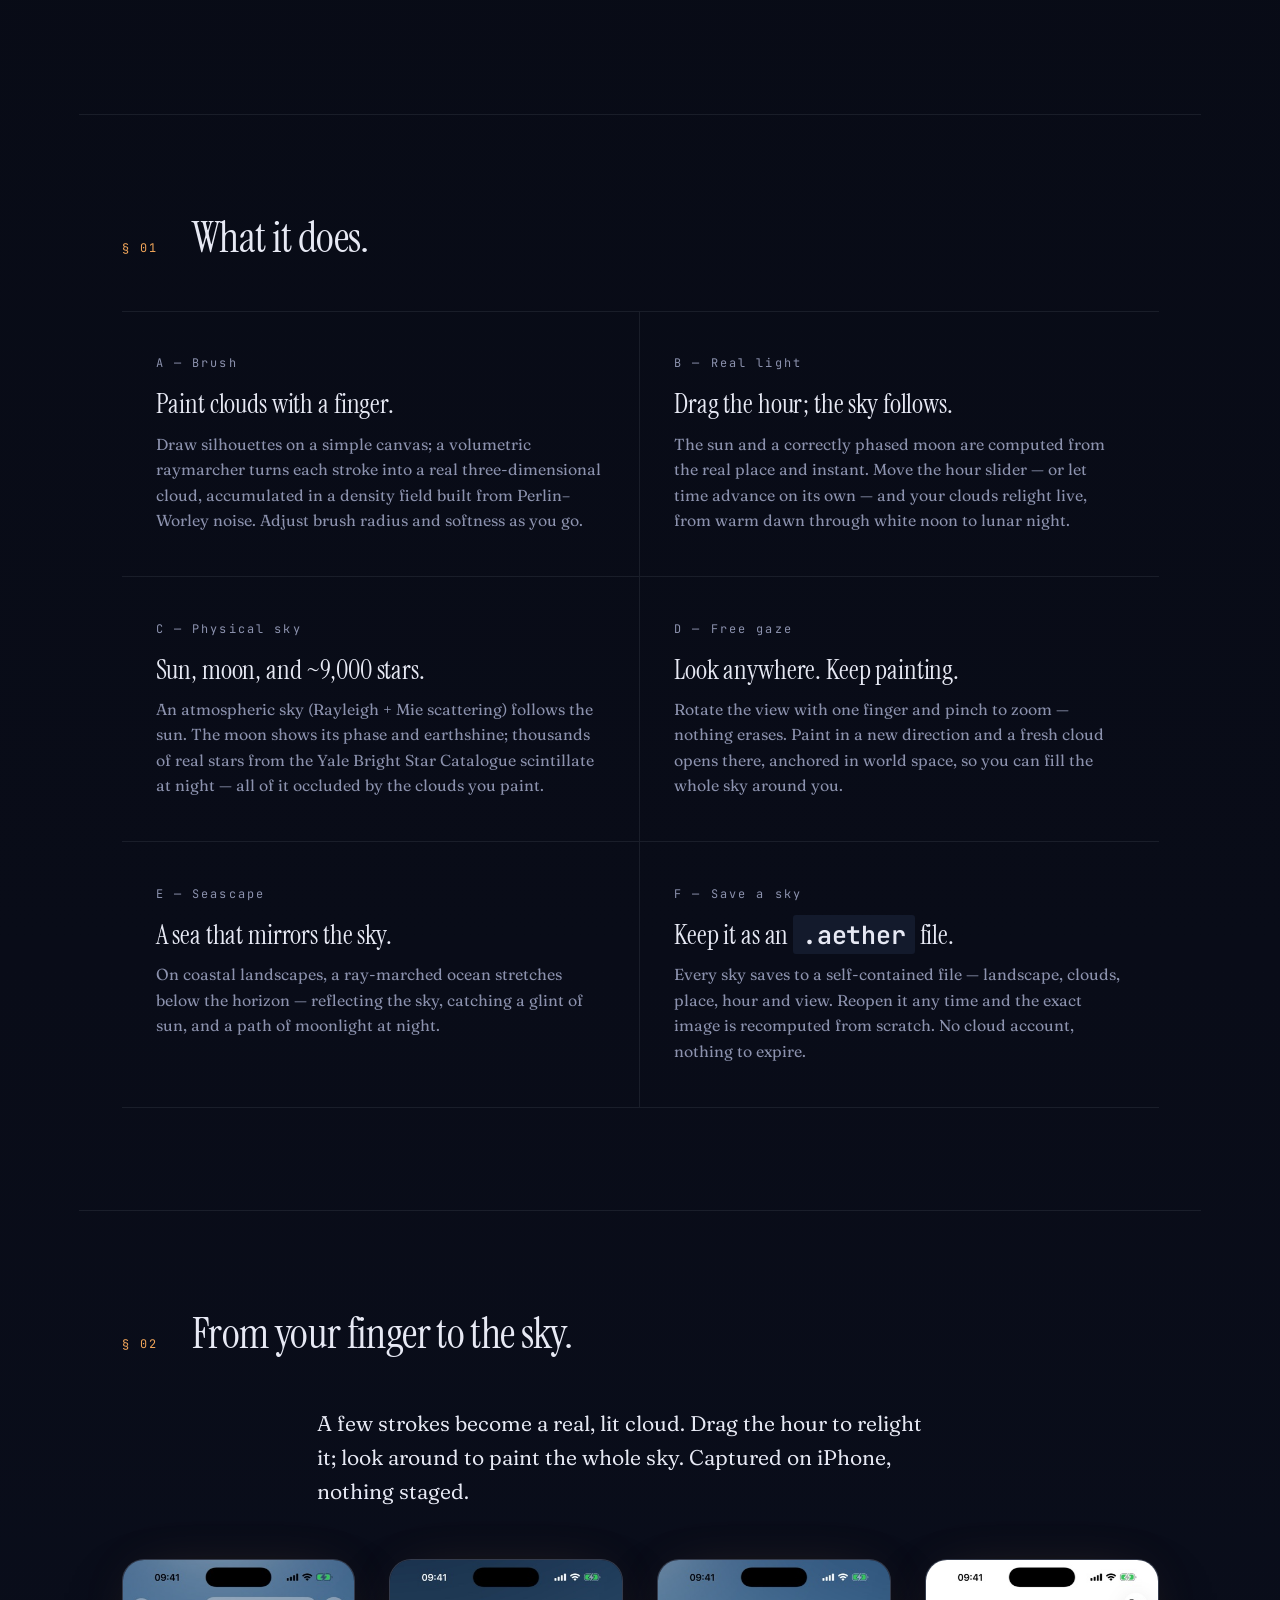
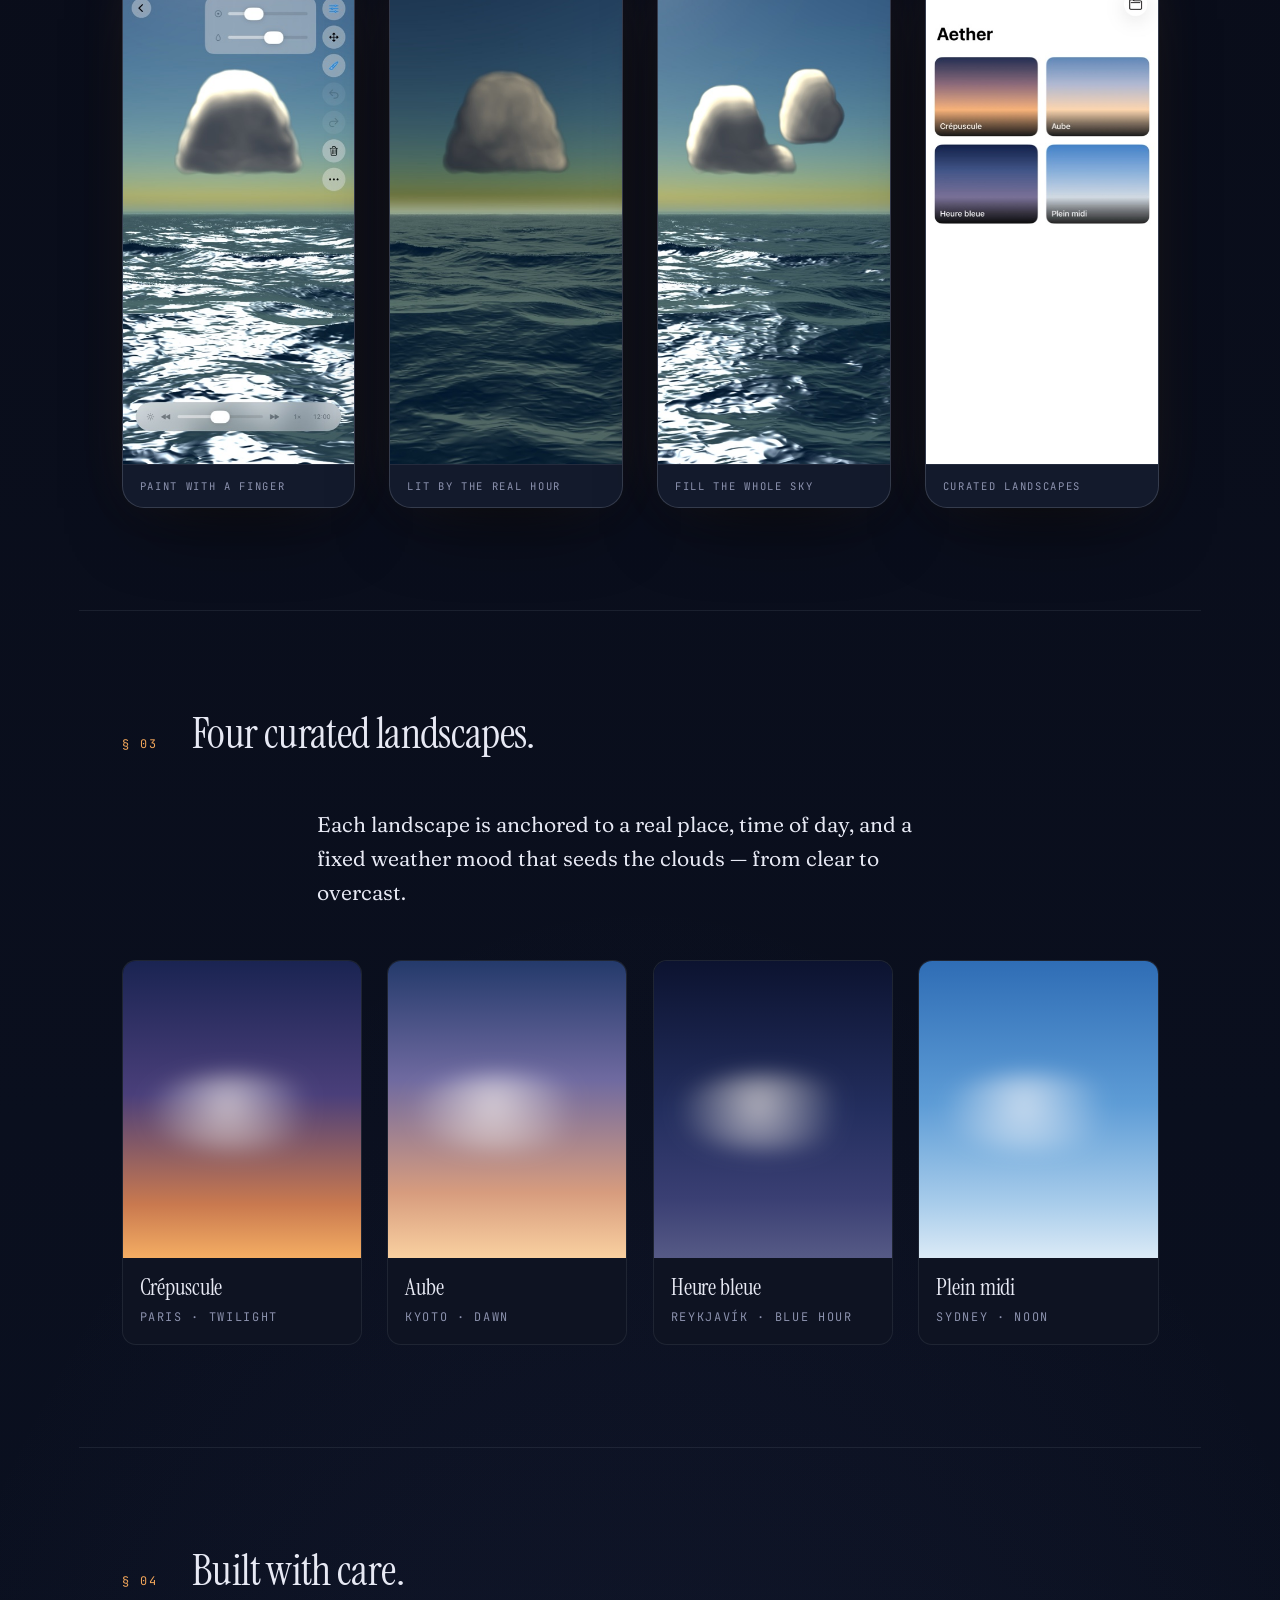
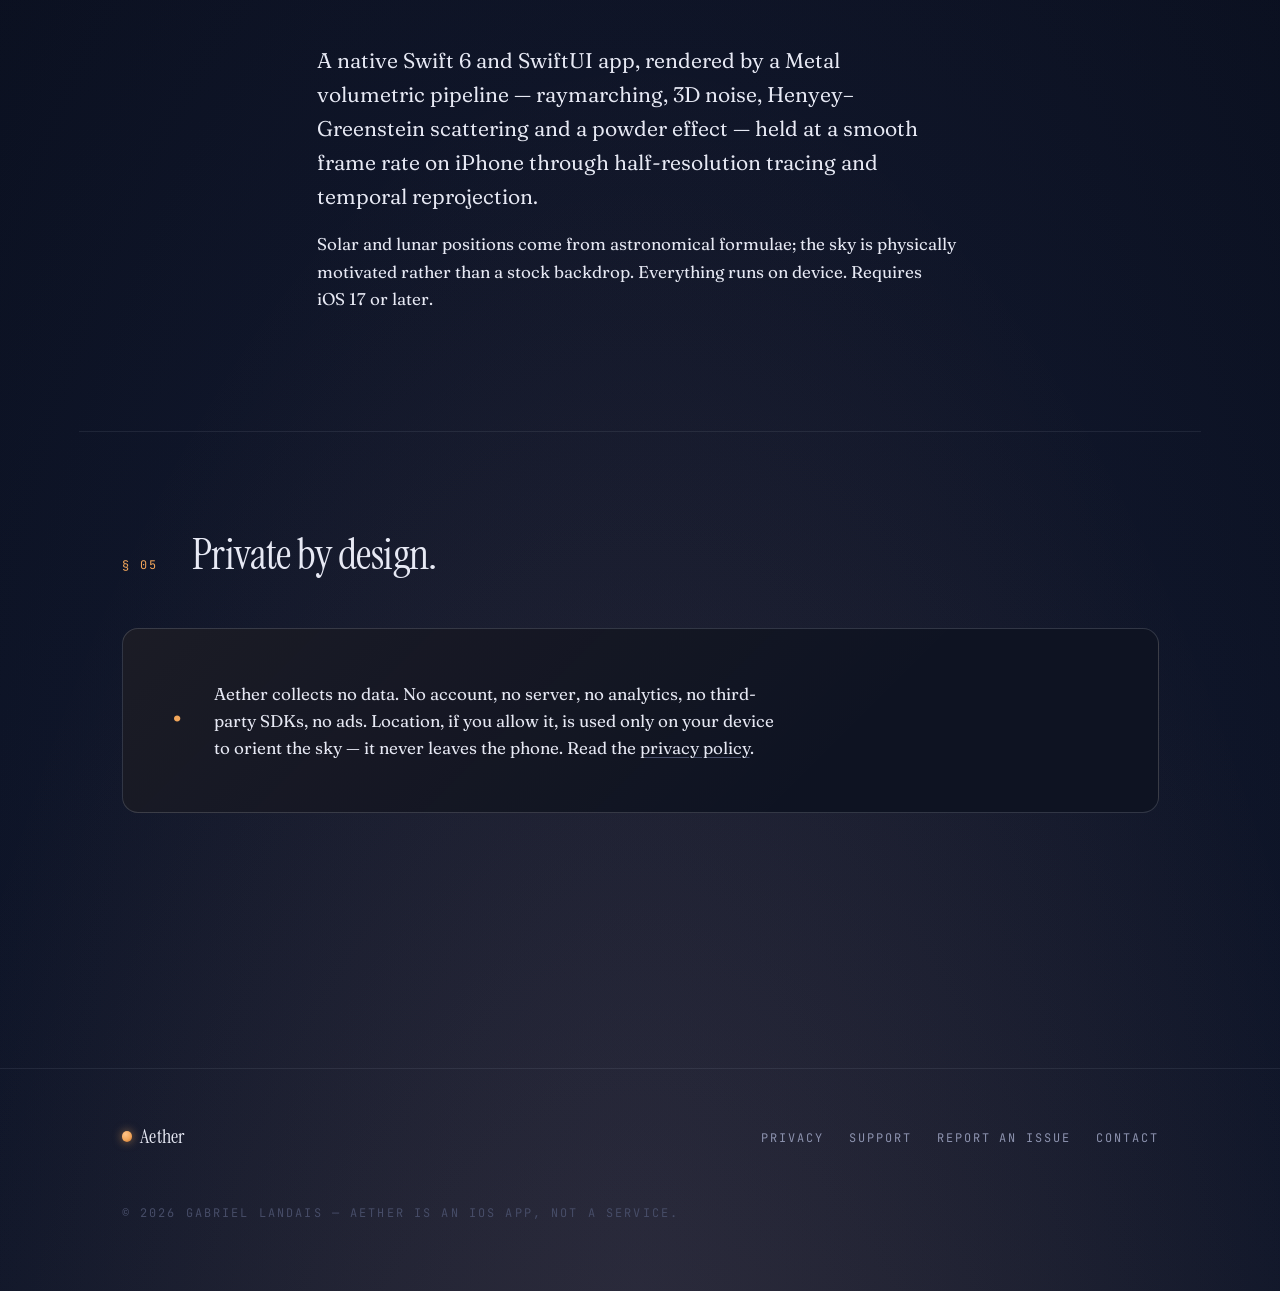
==== commit b10bc098: "docs(web): captures réelles sur le site vitrine Remplace le panneau-placeholder du hero par une vrai" ====
--- a/web/index.html
+++ b/web/index.html
@@ -61,15 +61,12 @@
           </div>
         </div>
 
-        <!-- SCREENSHOT SLOT: hero — replace this .skypanel block with a real
-             simulator screenshot (<img src="shots/hero.png" …>) when captured. -->
-        <div class="skypanel reveal reveal--2" role="img" aria-label="A painted dusk sky: warm clouds over a low sun and a calm sea.">
-          <span class="skypanel__cloud skypanel__cloud--a" aria-hidden="true"></span>
-          <span class="skypanel__cloud skypanel__cloud--b" aria-hidden="true"></span>
-          <span class="skypanel__cloud skypanel__cloud--c" aria-hidden="true"></span>
-          <span class="skypanel__sea" aria-hidden="true"></span>
-          <span class="skypanel__caption">Crépuscule · Paris · 19:15</span>
-        </div>
+        <!-- Hero: real simulator screenshot (iPhone 6.9", painted noon cumulus). -->
+        <figure class="shot shot--hero reveal reveal--2">
+          <img src="shots/hero.jpg" width="414" height="900"
+               alt="A painted white cumulus cloud over a bright blue sky and a sunlit, sparkling sea."
+               loading="eager" decoding="async">
+        </figure>
       </div>
     </section>
 
@@ -136,6 +133,44 @@
     <section class="section container">
       <header class="section__head">
         <span class="section__num">§ 02</span>
+        <h2 class="section__title">From your finger to the sky.</h2>
+      </header>
+
+      <div class="container-narrow" style="padding-inline: 0; margin-bottom: var(--s-8);">
+        <p class="lead">
+          A few strokes become a real, lit cloud. Drag the hour to relight it;
+          look around to paint the whole sky. Captured on iPhone, nothing staged.
+        </p>
+      </div>
+
+      <!-- Real simulator screenshots (iPhone 6.9"). -->
+      <div class="shots-strip">
+        <figure class="shot">
+          <img src="shots/paint.jpg" width="414" height="900" loading="lazy" decoding="async"
+               alt="Painting a cloud with the brush palette and hour slider visible.">
+          <figcaption>Paint with a finger</figcaption>
+        </figure>
+        <figure class="shot">
+          <img src="shots/dawn.jpg" width="414" height="900" loading="lazy" decoding="async"
+               alt="A warm cloud over a golden dawn horizon and a calm sea.">
+          <figcaption>Lit by the real hour</figcaption>
+        </figure>
+        <figure class="shot">
+          <img src="shots/scattered.jpg" width="414" height="900" loading="lazy" decoding="async"
+               alt="Two white clouds scattered across a blue noon sky over the sea.">
+          <figcaption>Fill the whole sky</figcaption>
+        </figure>
+        <figure class="shot">
+          <img src="shots/gallery.jpg" width="414" height="900" loading="lazy" decoding="async"
+               alt="The gallery of four curated landscapes.">
+          <figcaption>Curated landscapes</figcaption>
+        </figure>
+      </div>
+    </section>
+
+    <section class="section container">
+      <header class="section__head">
+        <span class="section__num">§ 03</span>
         <h2 class="section__title">Four curated landscapes.</h2>
       </header>
 
@@ -182,7 +217,7 @@
 
     <section class="section container">
       <header class="section__head">
-        <span class="section__num">§ 03</span>
+        <span class="section__num">§ 04</span>
         <h2 class="section__title">Built with care.</h2>
       </header>
       <div class="container-narrow" style="padding-inline: 0;">
@@ -202,7 +237,7 @@
 
     <section class="section container">
       <header class="section__head">
-        <span class="section__num">§ 04</span>
+        <span class="section__num">§ 05</span>
         <h2 class="section__title">Private by design.</h2>
       </header>
       <div class="callout">
--- a/web/assets/style.css
+++ b/web/assets/style.css
@@ -356,6 +356,39 @@
   border-radius: 6px;
 }
 
+/* Real device screenshots (captured on iPhone 6.9") --------------------- */
+.shot {
+  margin: 0;
+  border-radius: 22px;
+  overflow: hidden;
+  background: var(--surface);
+  border: 1px solid var(--rule-strong);
+  box-shadow:
+    0 30px 80px -30px rgba(0, 0, 0, 0.8),
+    0 0 60px -20px rgba(242, 166, 90, 0.18);
+}
+.shot img { display: block; width: 100%; height: auto; }
+.shot--hero { max-width: 22rem; margin-inline: auto; }
+.shot figcaption {
+  padding: var(--s-3) var(--s-4);
+  font-family: var(--font-mono);
+  font-size: 0.62rem;
+  letter-spacing: 0.16em;
+  text-transform: uppercase;
+  color: var(--haze-muted);
+  border-top: 1px solid var(--rule);
+}
+.shots-strip {
+  display: grid;
+  grid-template-columns: repeat(4, 1fr);
+  gap: var(--s-6);
+  align-items: start;
+}
+@media (max-width: 860px) { .shots-strip { grid-template-columns: repeat(2, 1fr); } }
+@media (max-width: 460px) {
+  .shots-strip { grid-template-columns: 1fr; max-width: 22rem; margin-inline: auto; }
+}
+
 .cta-row { display: flex; gap: var(--s-4); flex-wrap: wrap; margin-top: var(--s-6); align-items: center; }
 .btn {
   display: inline-flex;
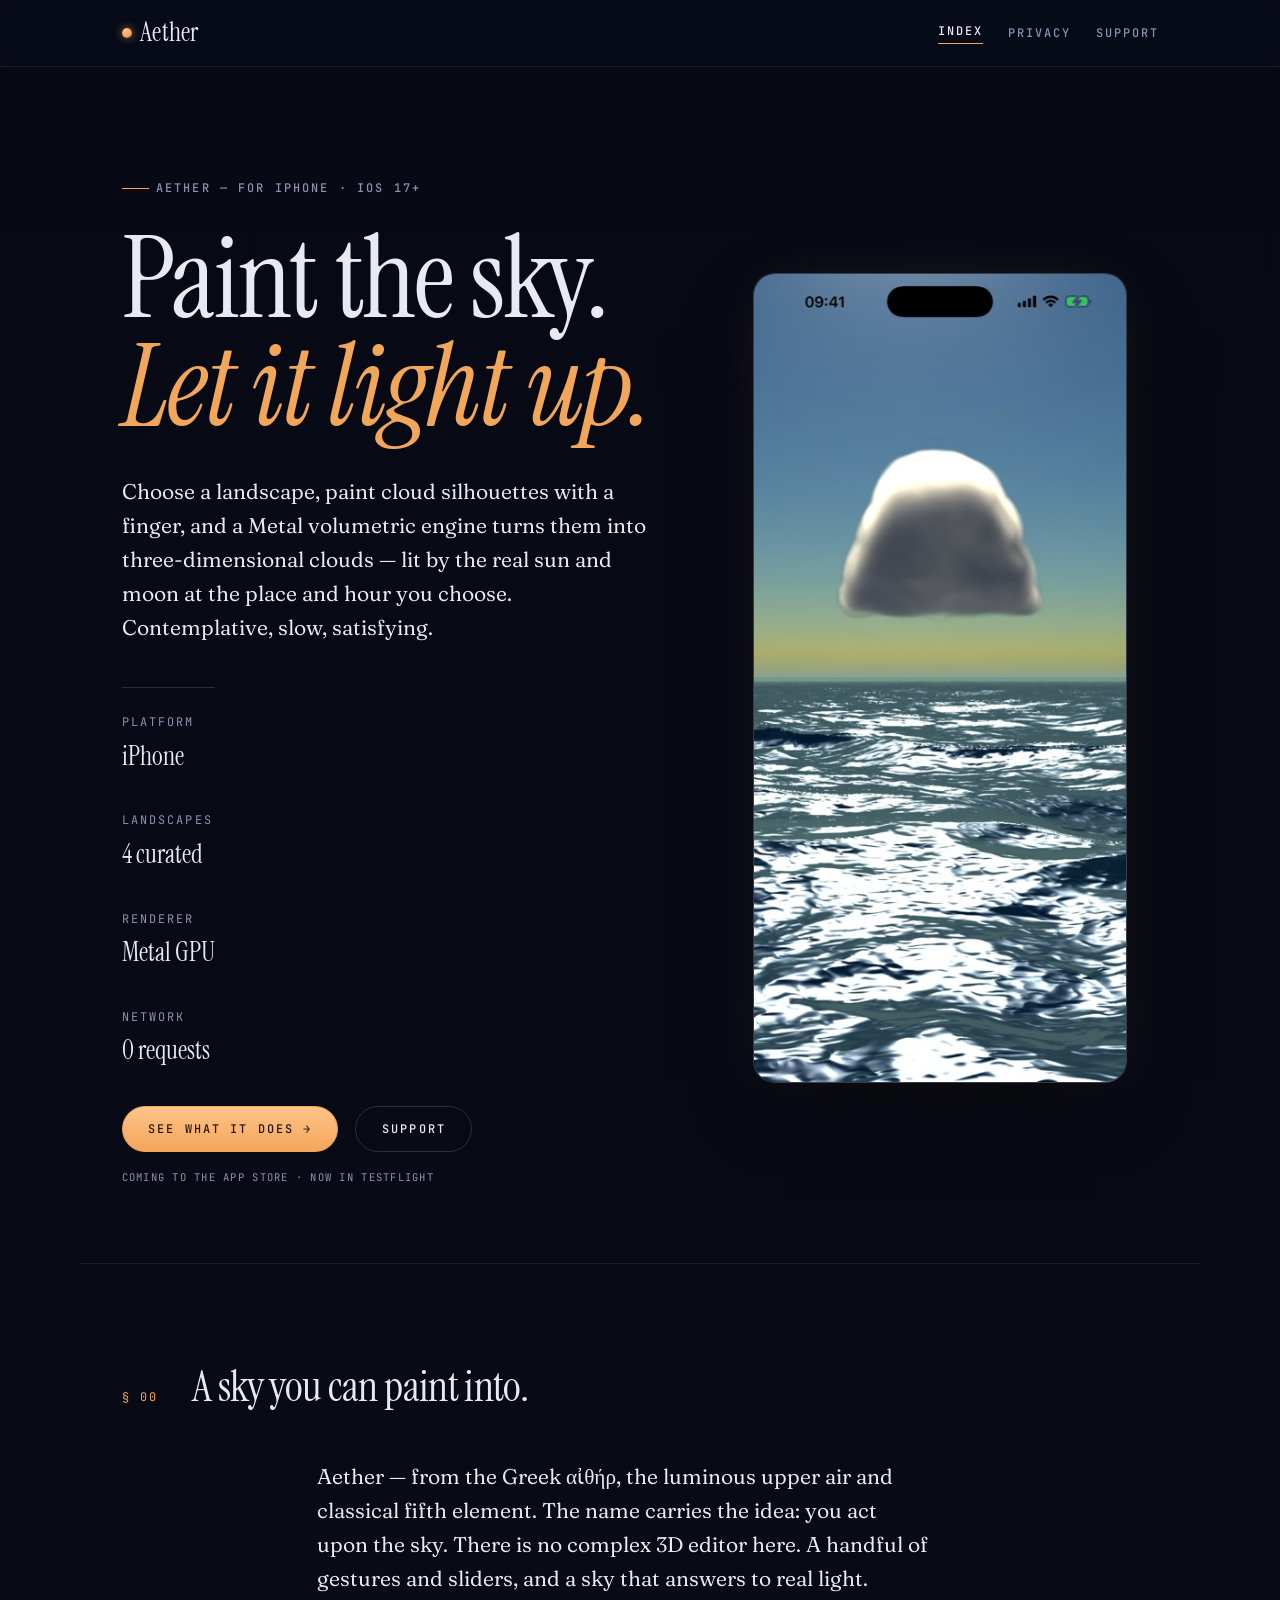
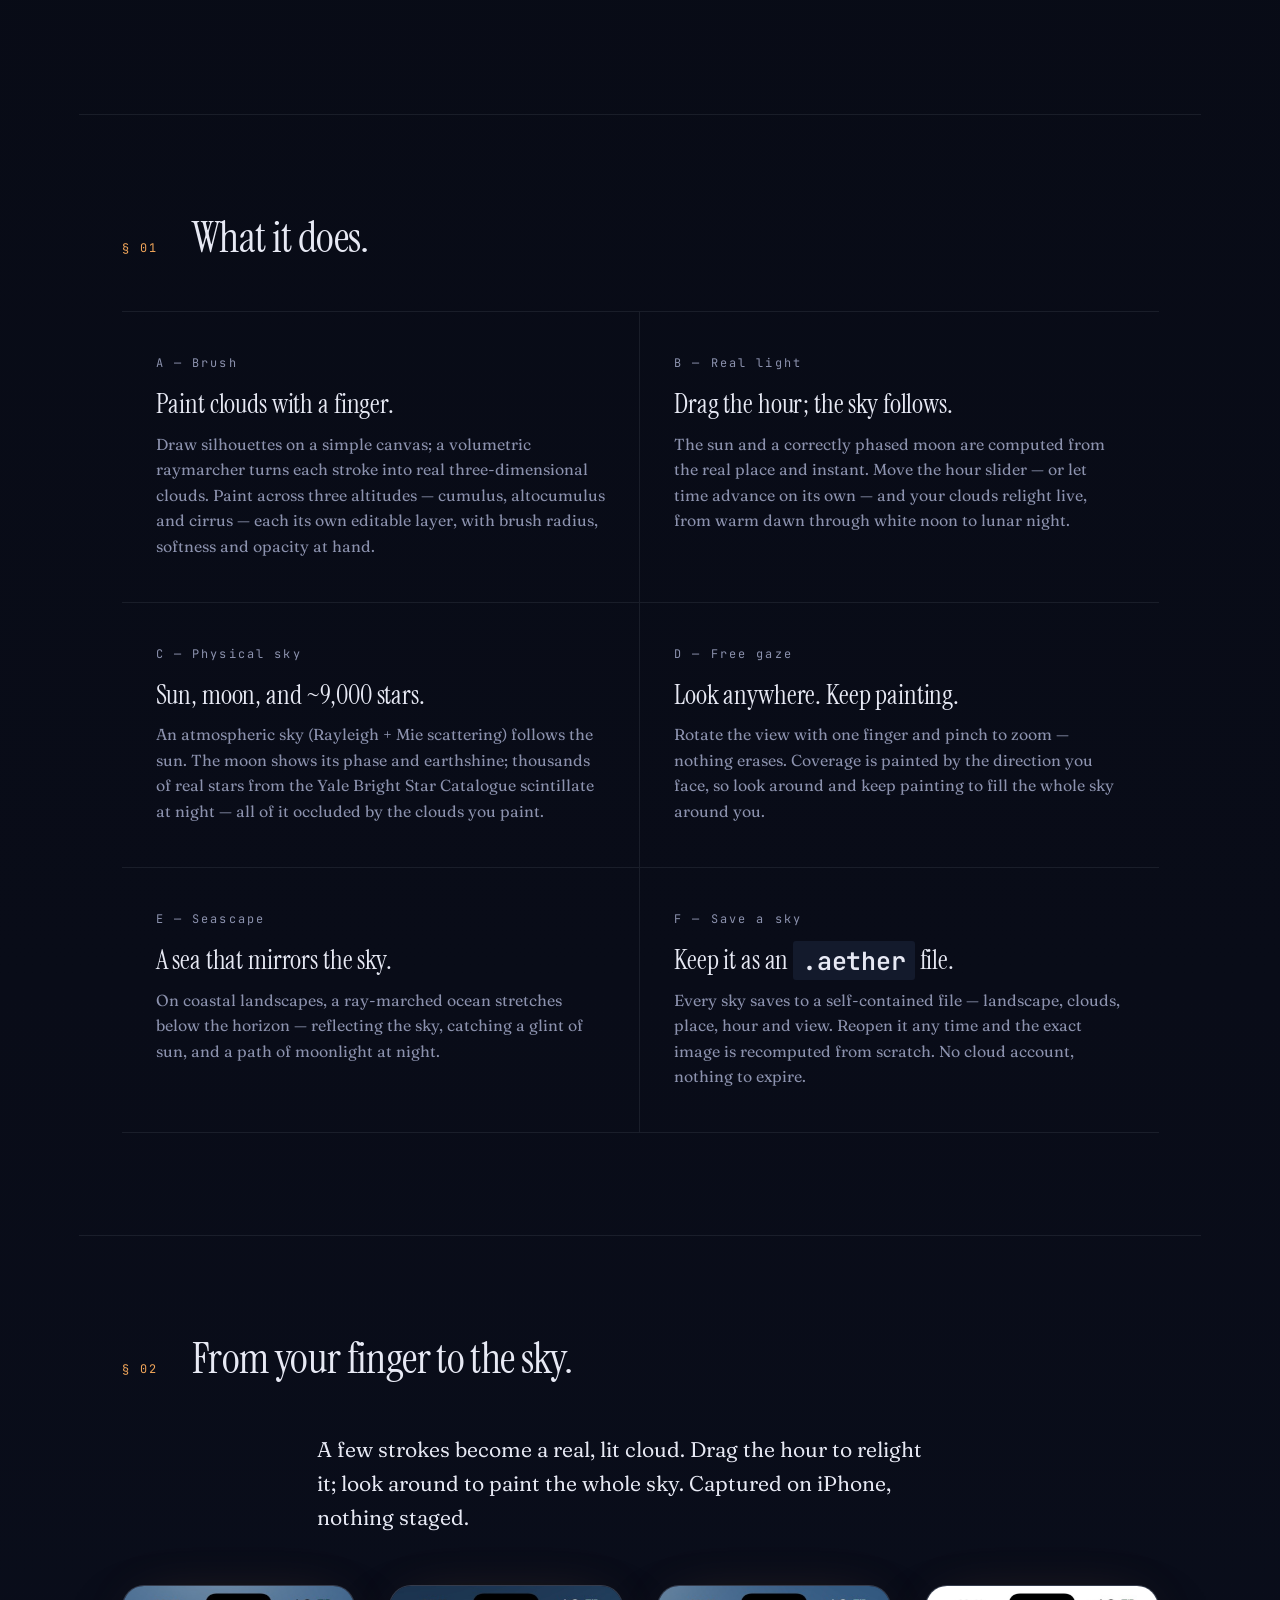
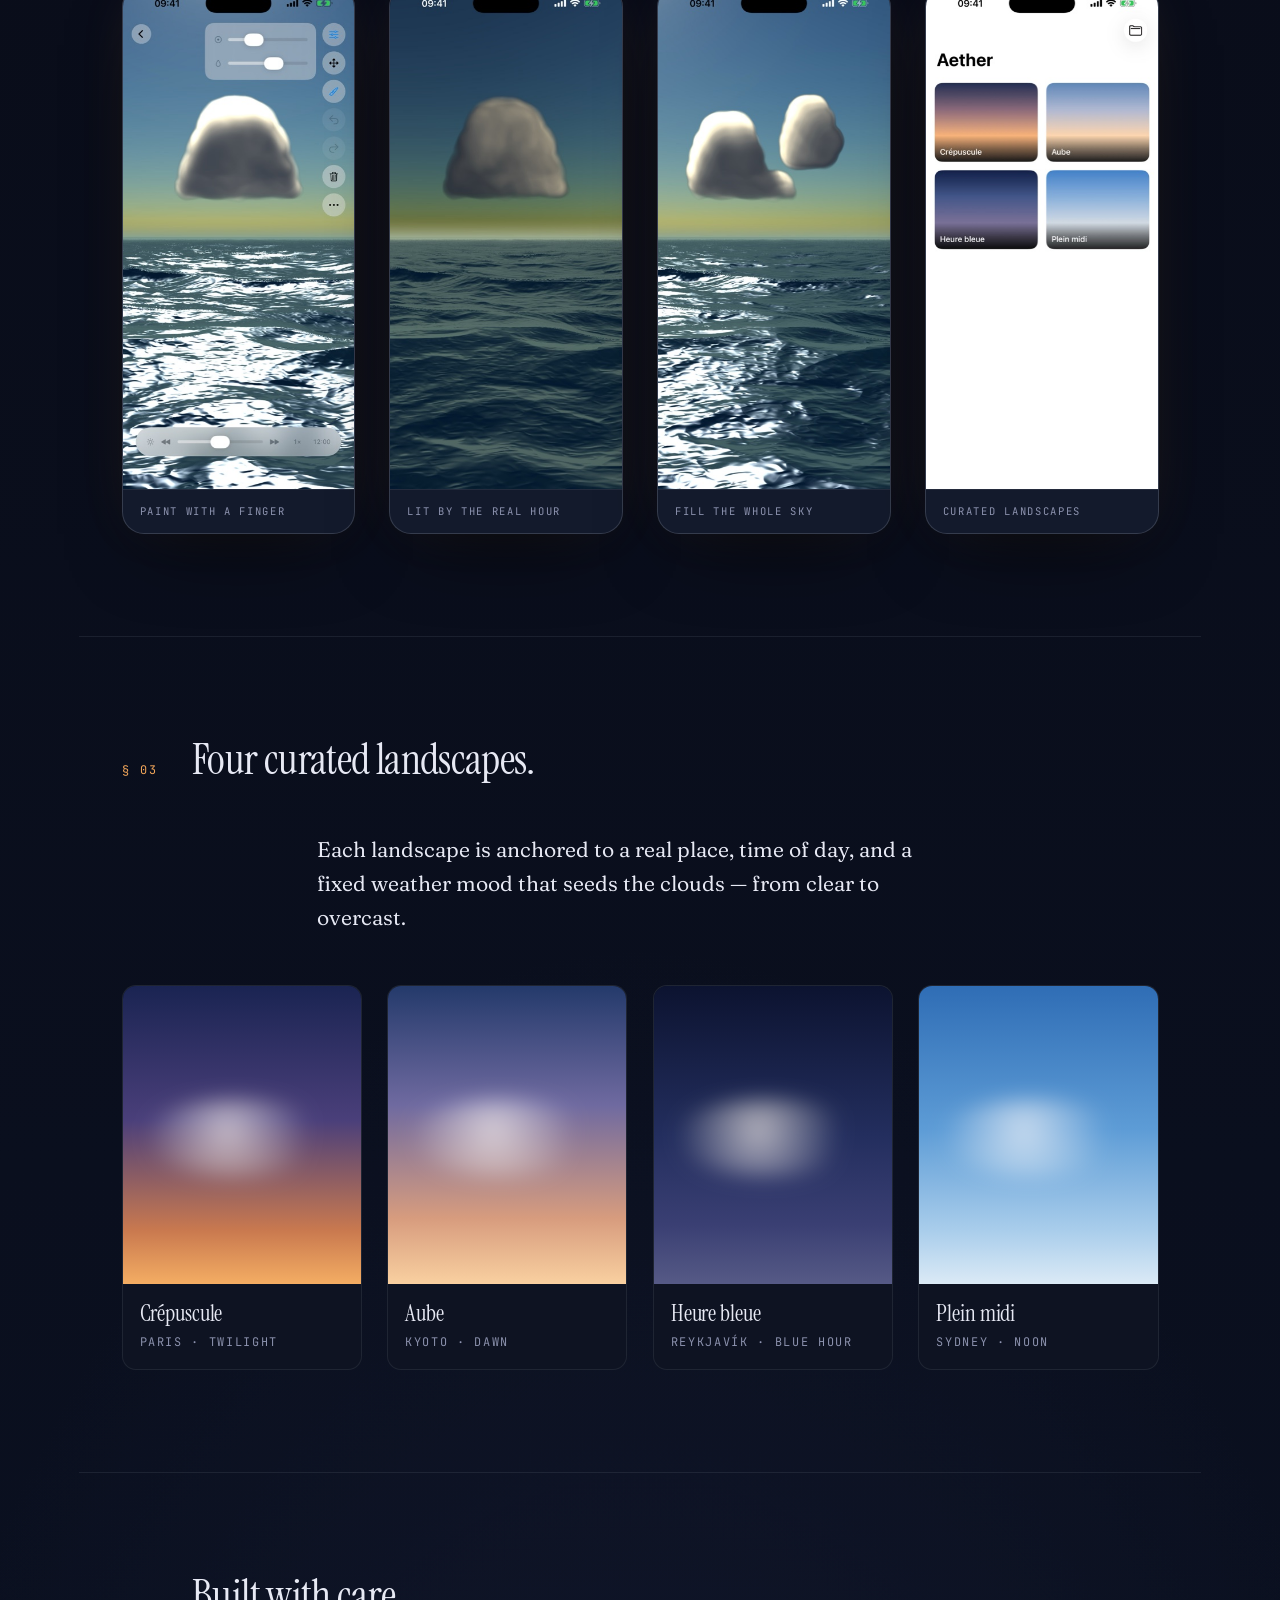
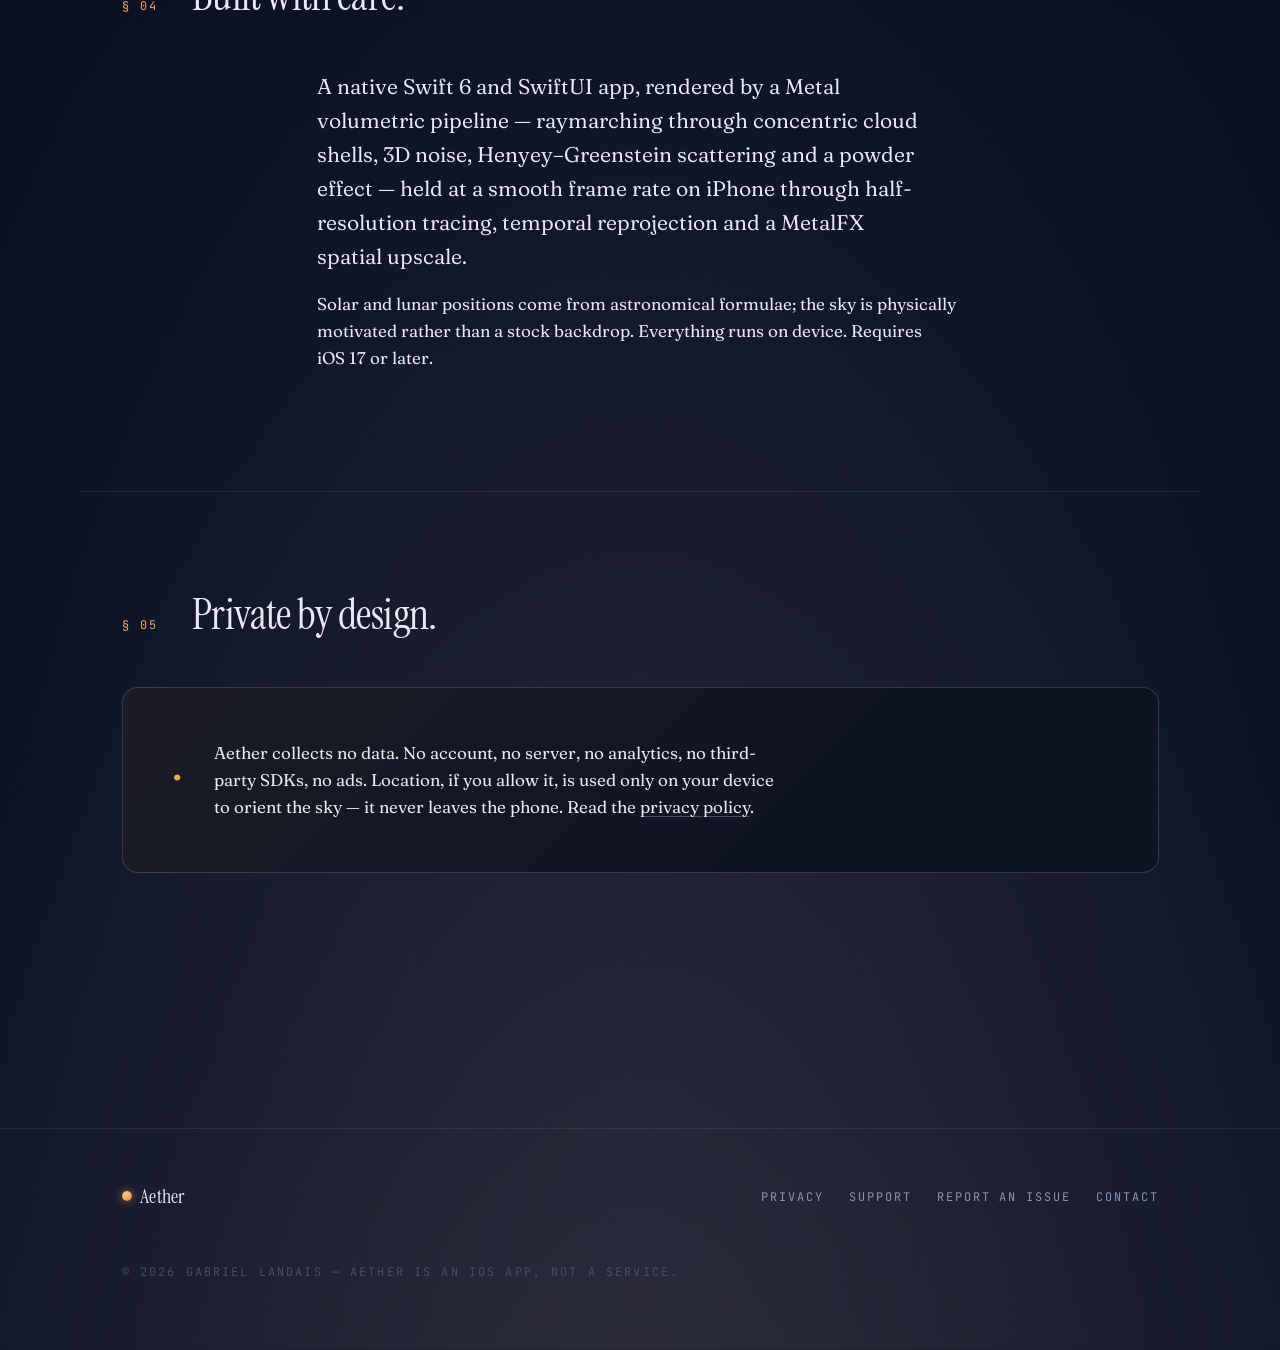
==== commit 0bc449e7: "docs(web): aligne le site vitrine sur le modèle multi-coquilles Le rendu est passé à des coquilles c" ====
--- a/web/index.html
+++ b/web/index.html
@@ -95,7 +95,7 @@
         <article class="feature">
           <div class="feature__num">A — Brush</div>
           <h3 class="feature__title">Paint clouds with a finger.</h3>
-          <p>Draw silhouettes on a simple canvas; a volumetric raymarcher turns each stroke into a real three-dimensional cloud, accumulated in a density field built from Perlin–Worley noise. Adjust brush radius and softness as you go.</p>
+          <p>Draw silhouettes on a simple canvas; a volumetric raymarcher turns each stroke into real three-dimensional clouds. Paint across three altitudes — cumulus, altocumulus and cirrus — each its own editable layer, with brush radius, softness and opacity at hand.</p>
         </article>
 
         <article class="feature">
@@ -113,7 +113,7 @@
         <article class="feature">
           <div class="feature__num">D — Free gaze</div>
           <h3 class="feature__title">Look anywhere. Keep painting.</h3>
-          <p>Rotate the view with one finger and pinch to zoom — nothing erases. Paint in a new direction and a fresh cloud opens there, anchored in world space, so you can fill the whole sky around you.</p>
+          <p>Rotate the view with one finger and pinch to zoom — nothing erases. Coverage is painted by the direction you face, so look around and keep painting to fill the whole sky around you.</p>
         </article>
 
         <article class="feature">
@@ -223,9 +223,10 @@
       <div class="container-narrow" style="padding-inline: 0;">
         <p class="lead">
           A native Swift 6 and SwiftUI app, rendered by a Metal volumetric
-          pipeline — raymarching, 3D noise, Henyey–Greenstein scattering and a
-          powder effect — held at a smooth frame rate on iPhone through half-resolution
-          tracing and temporal reprojection.
+          pipeline — raymarching through concentric cloud shells, 3D noise,
+          Henyey–Greenstein scattering and a powder effect — held at a smooth
+          frame rate on iPhone through half-resolution tracing, temporal
+          reprojection and a MetalFX spatial upscale.
         </p>
         <p>
           Solar and lunar positions come from astronomical formulae; the sky is
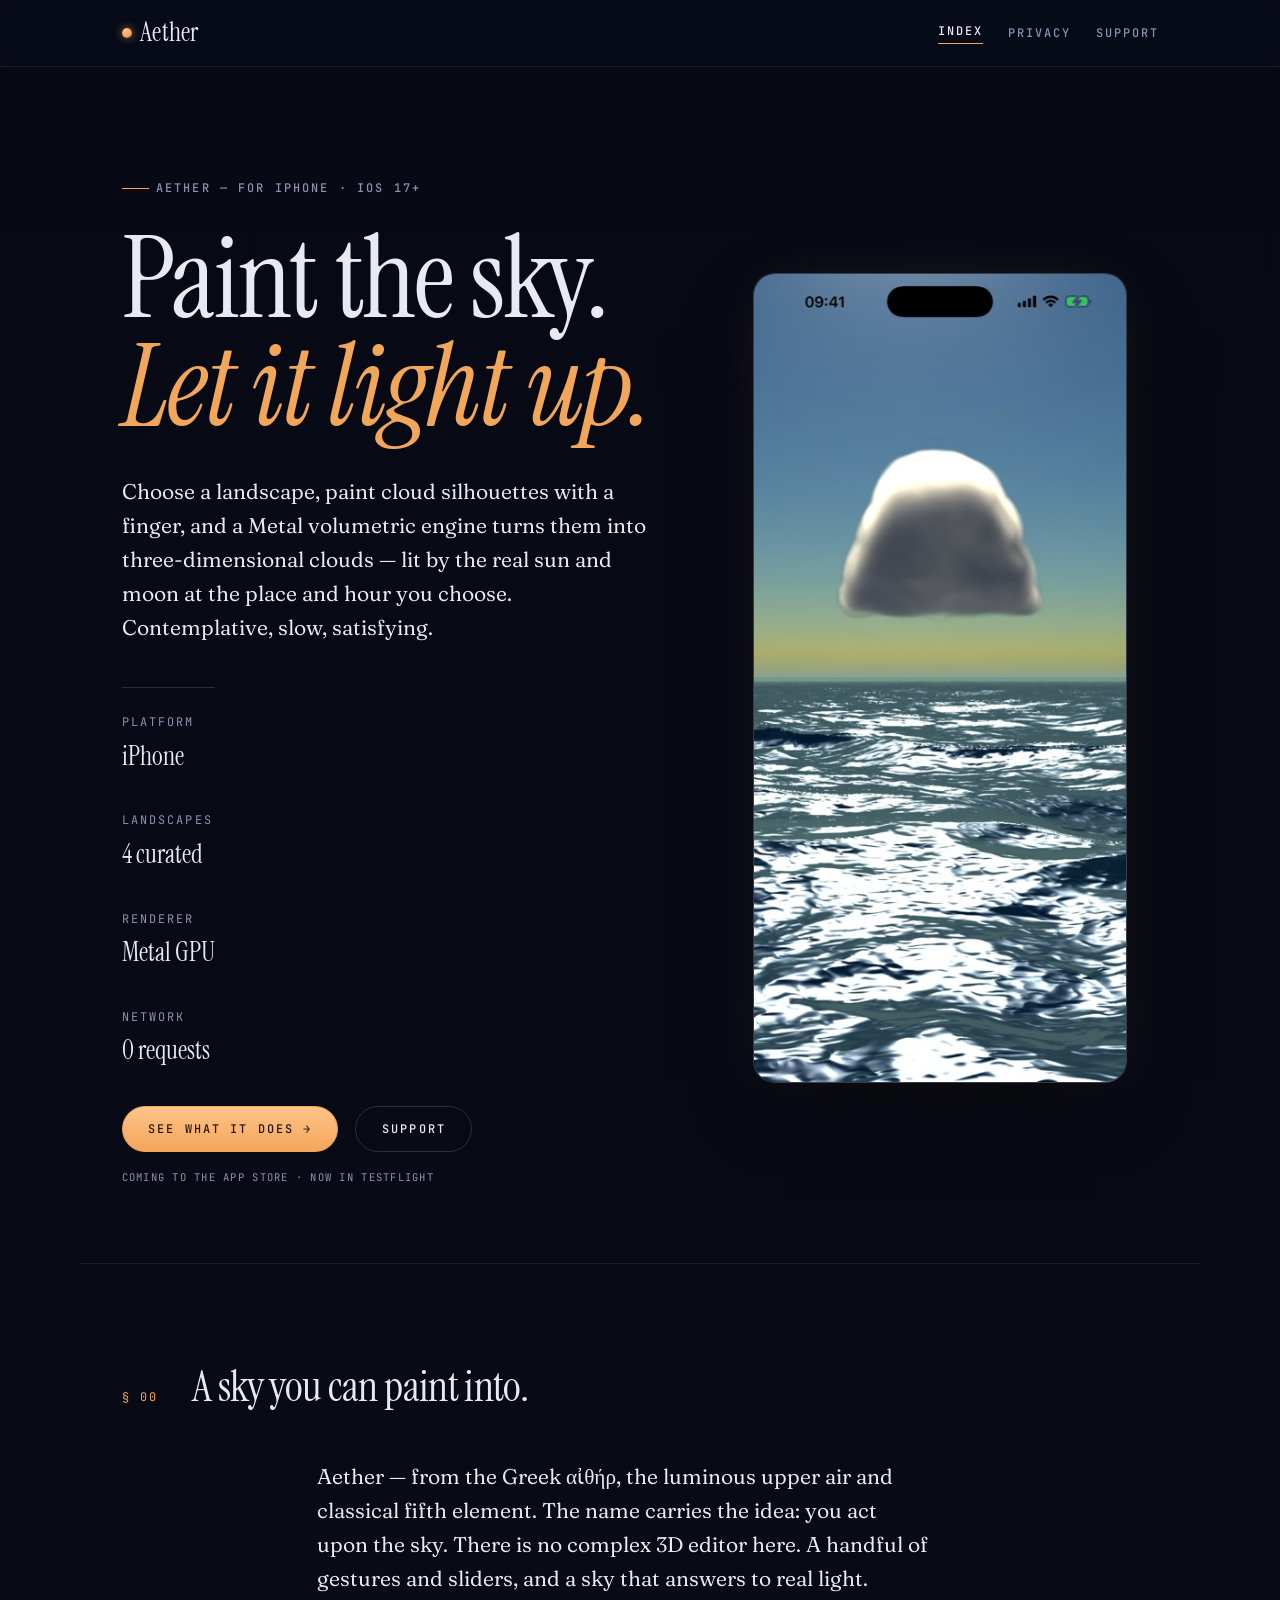
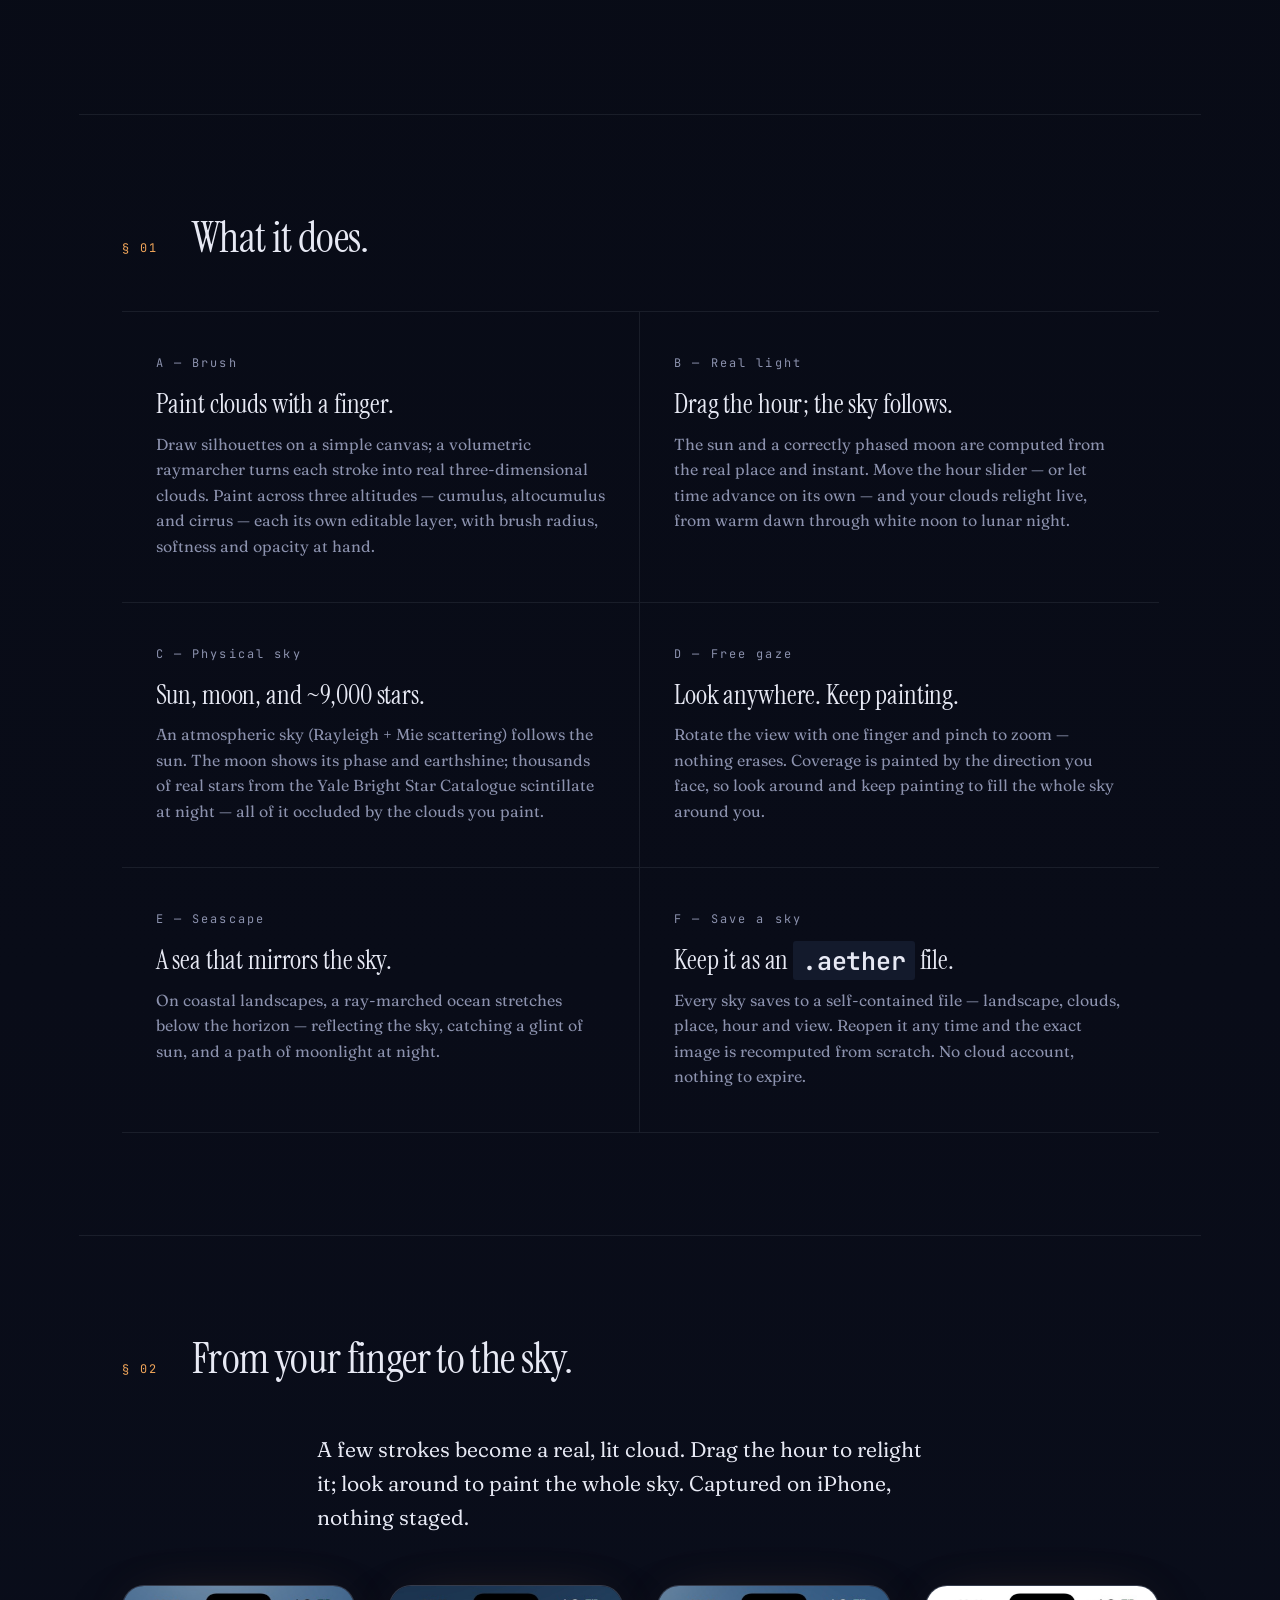
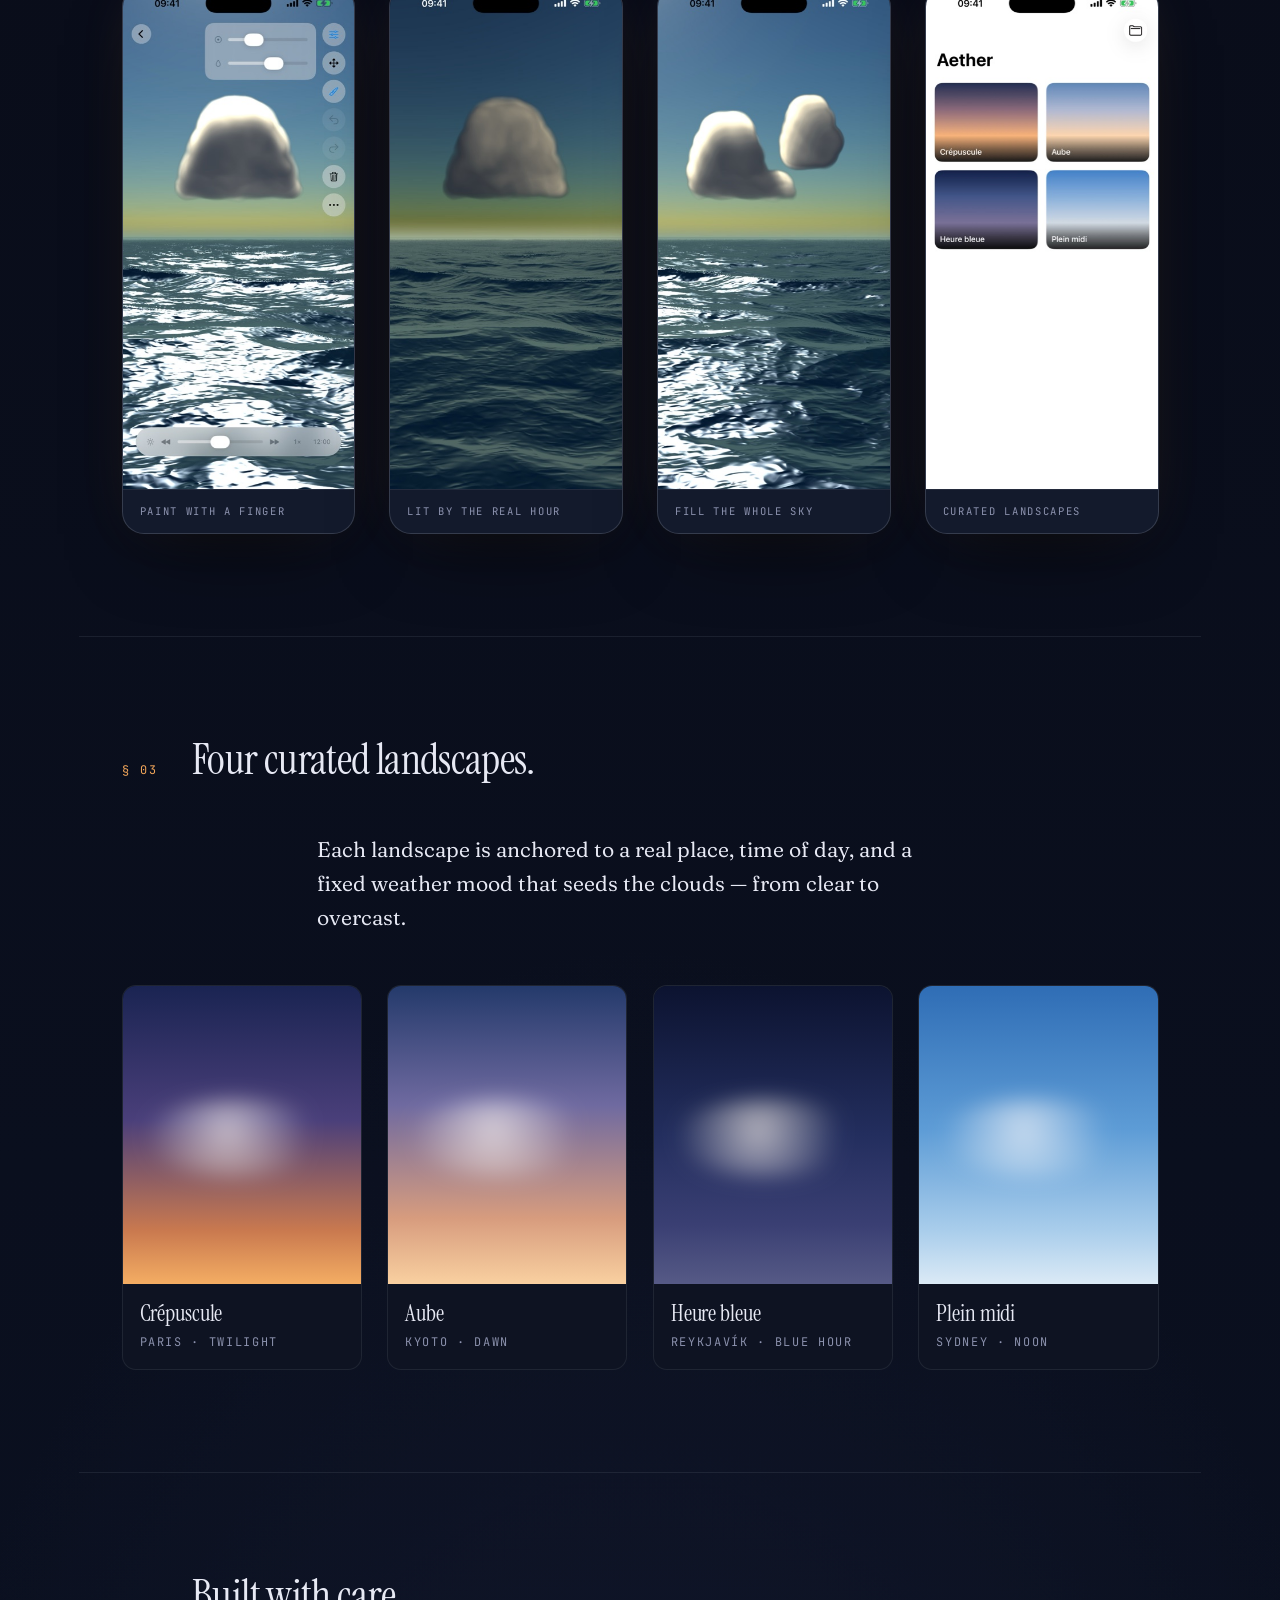
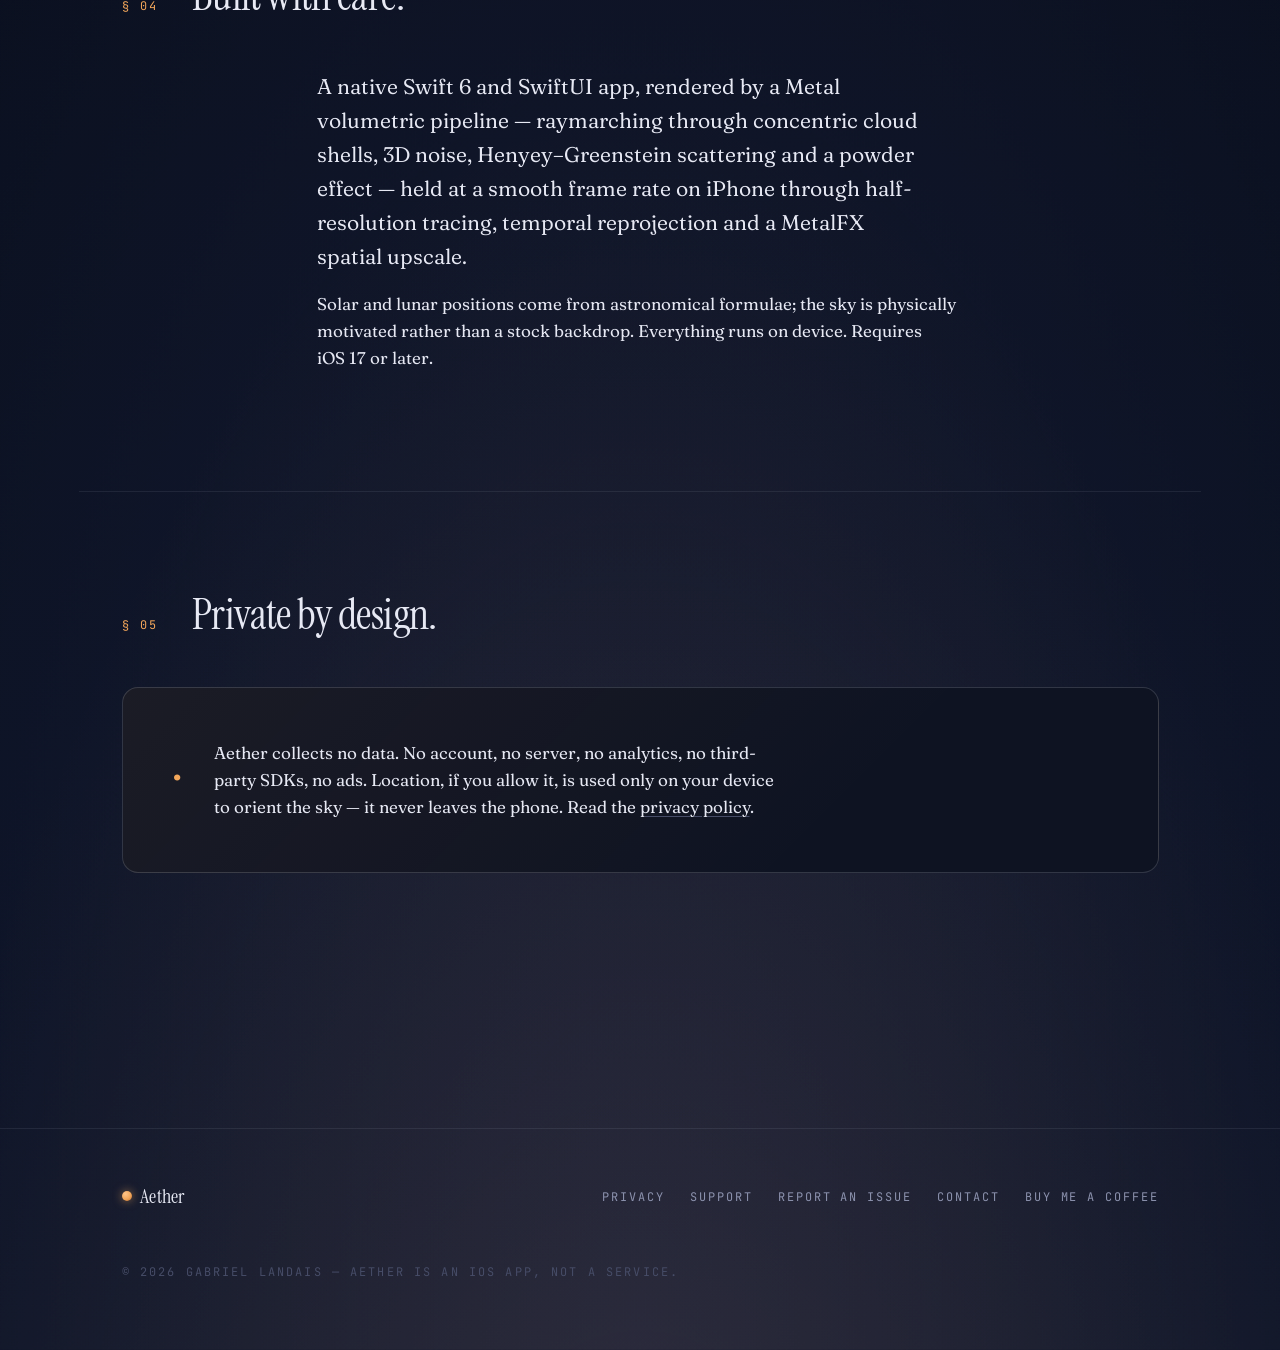
==== commit cdb3da18: "docs: add a Ko-fi link to the site footer and README Co-Authored-By: Claude Opus 5 (1M context) <nor" ====
--- a/web/index.html
+++ b/web/index.html
@@ -264,6 +264,7 @@
         <a href="support/">Support</a>
         <a href="https://github.com/glandais/aether/issues" rel="noopener">Report an issue</a>
         <a href="mailto:gabriel.landais@gmail.com">Contact</a>
+        <a href="https://ko-fi.com/gabylandais" rel="noopener">Buy me a coffee</a>
       </nav>
       <p class="site-footer__meta">
         © <span id="year">2026</span> Gabriel Landais — Aether is an iOS app, not a service.
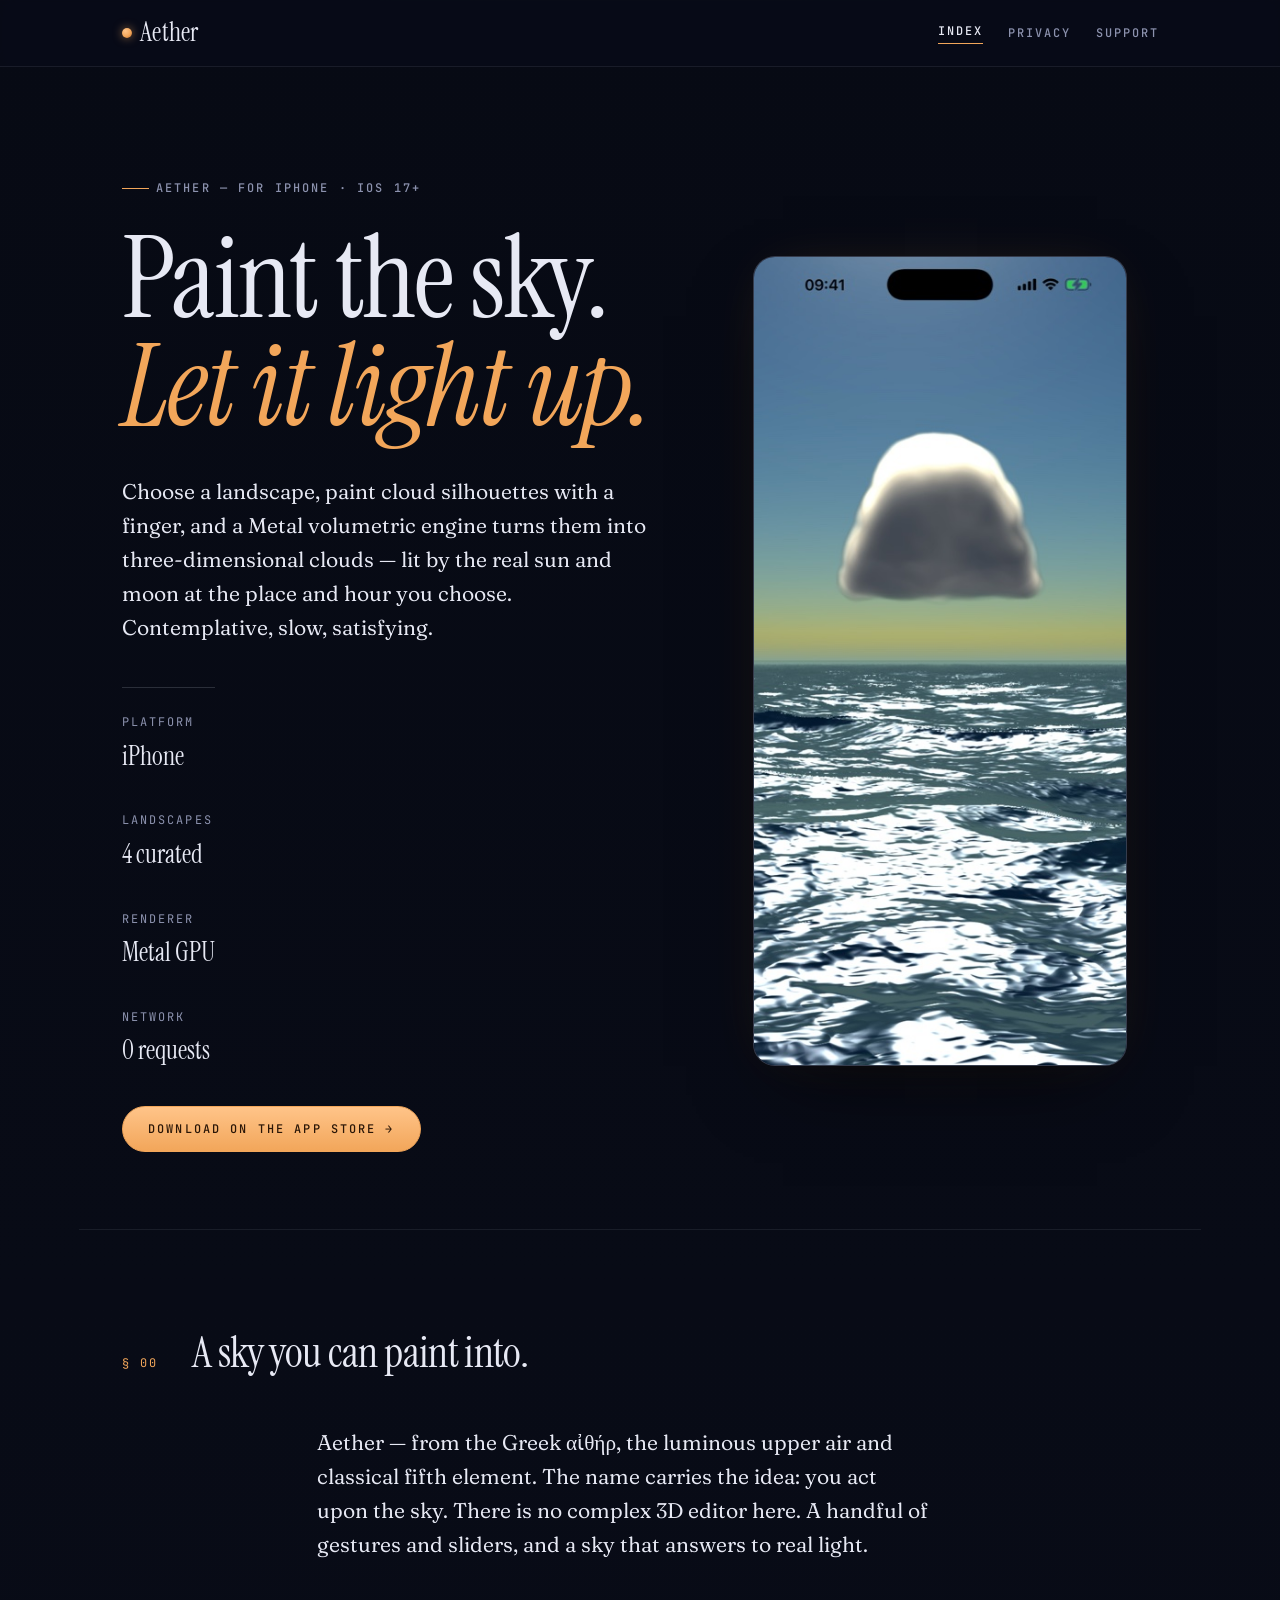
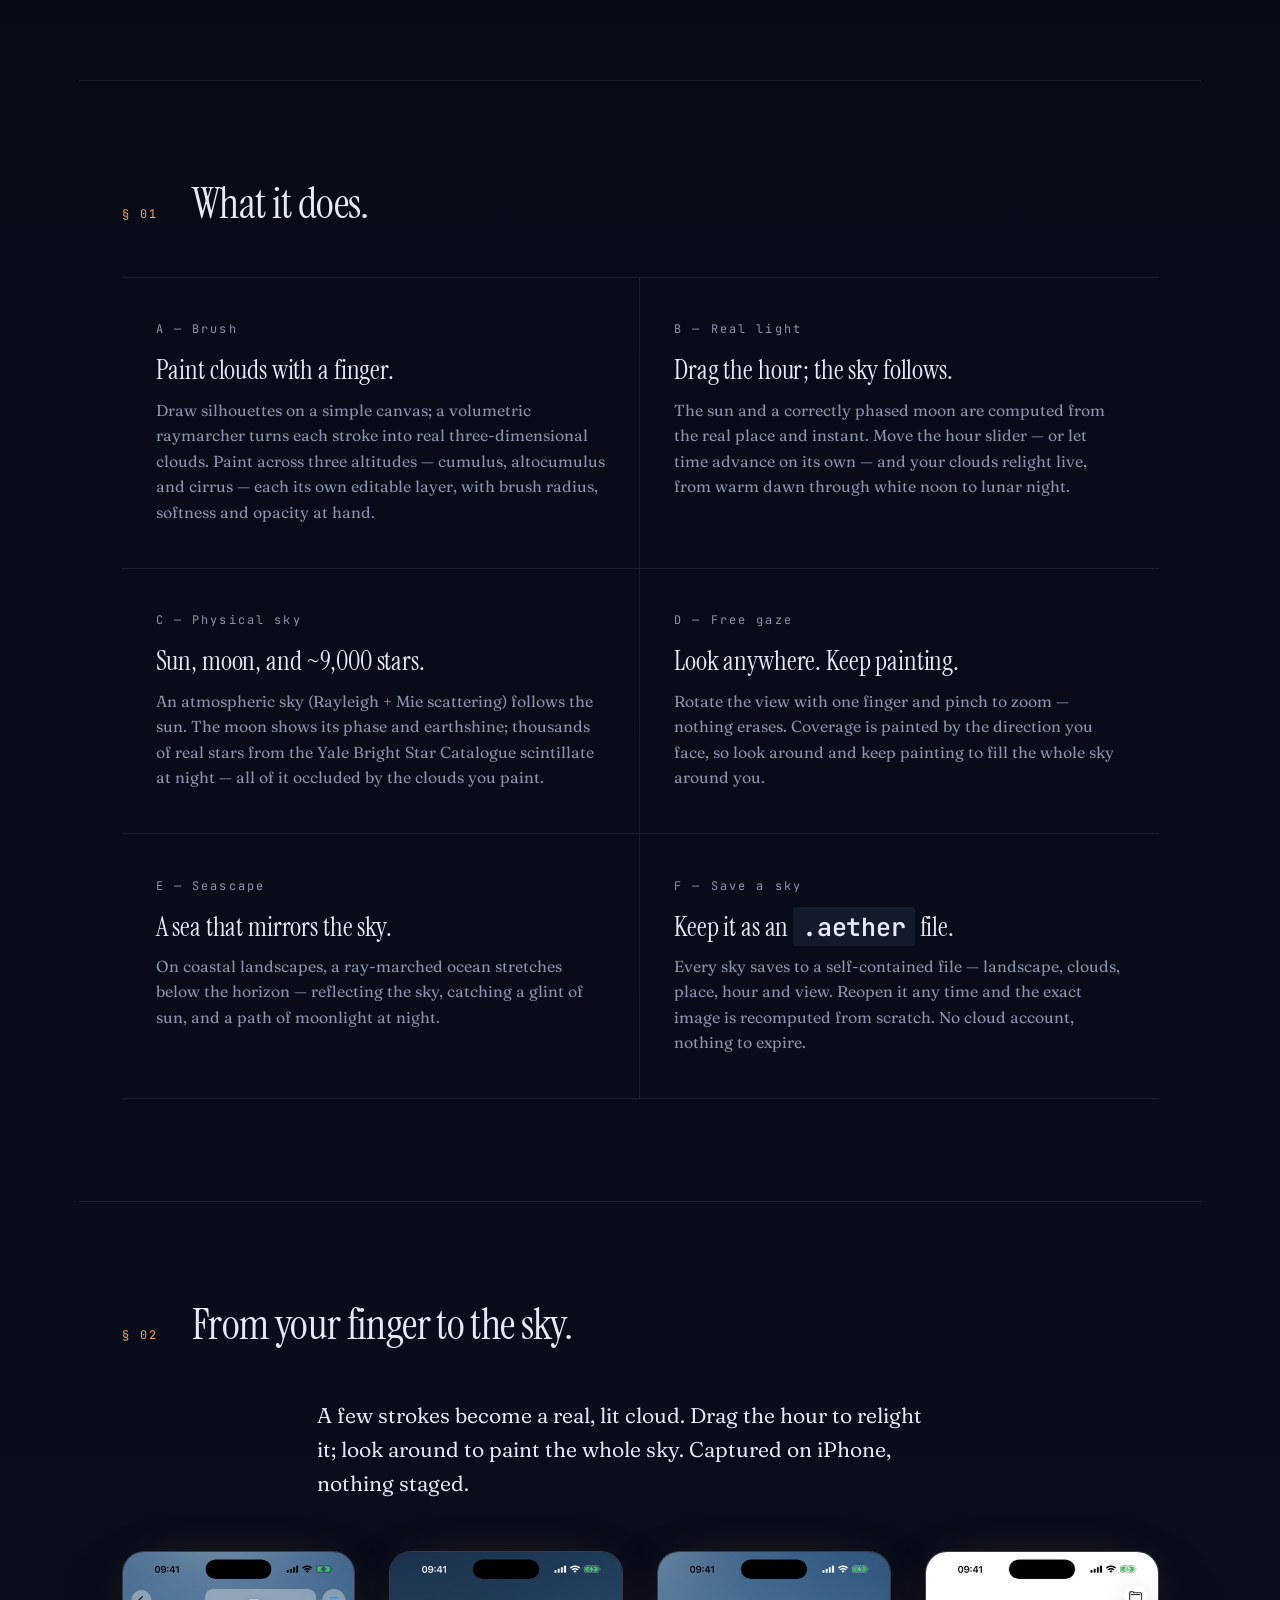
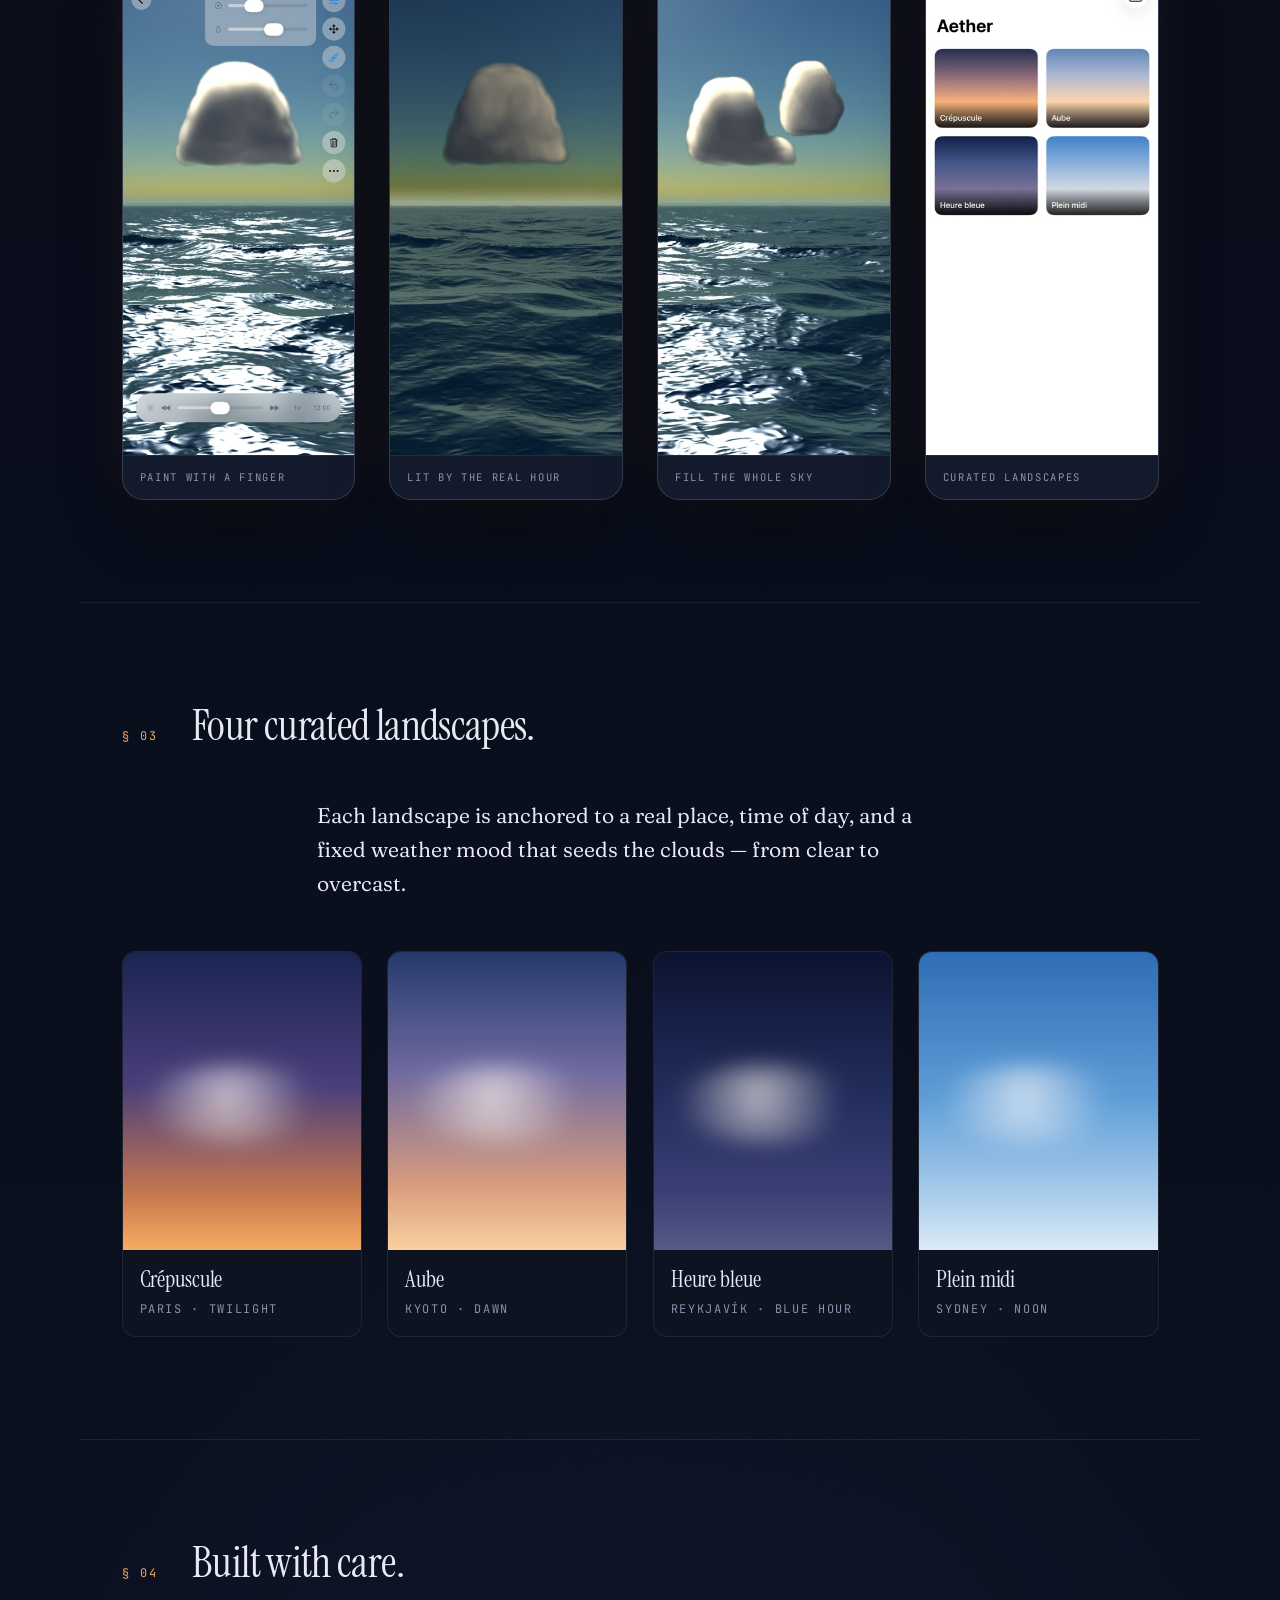
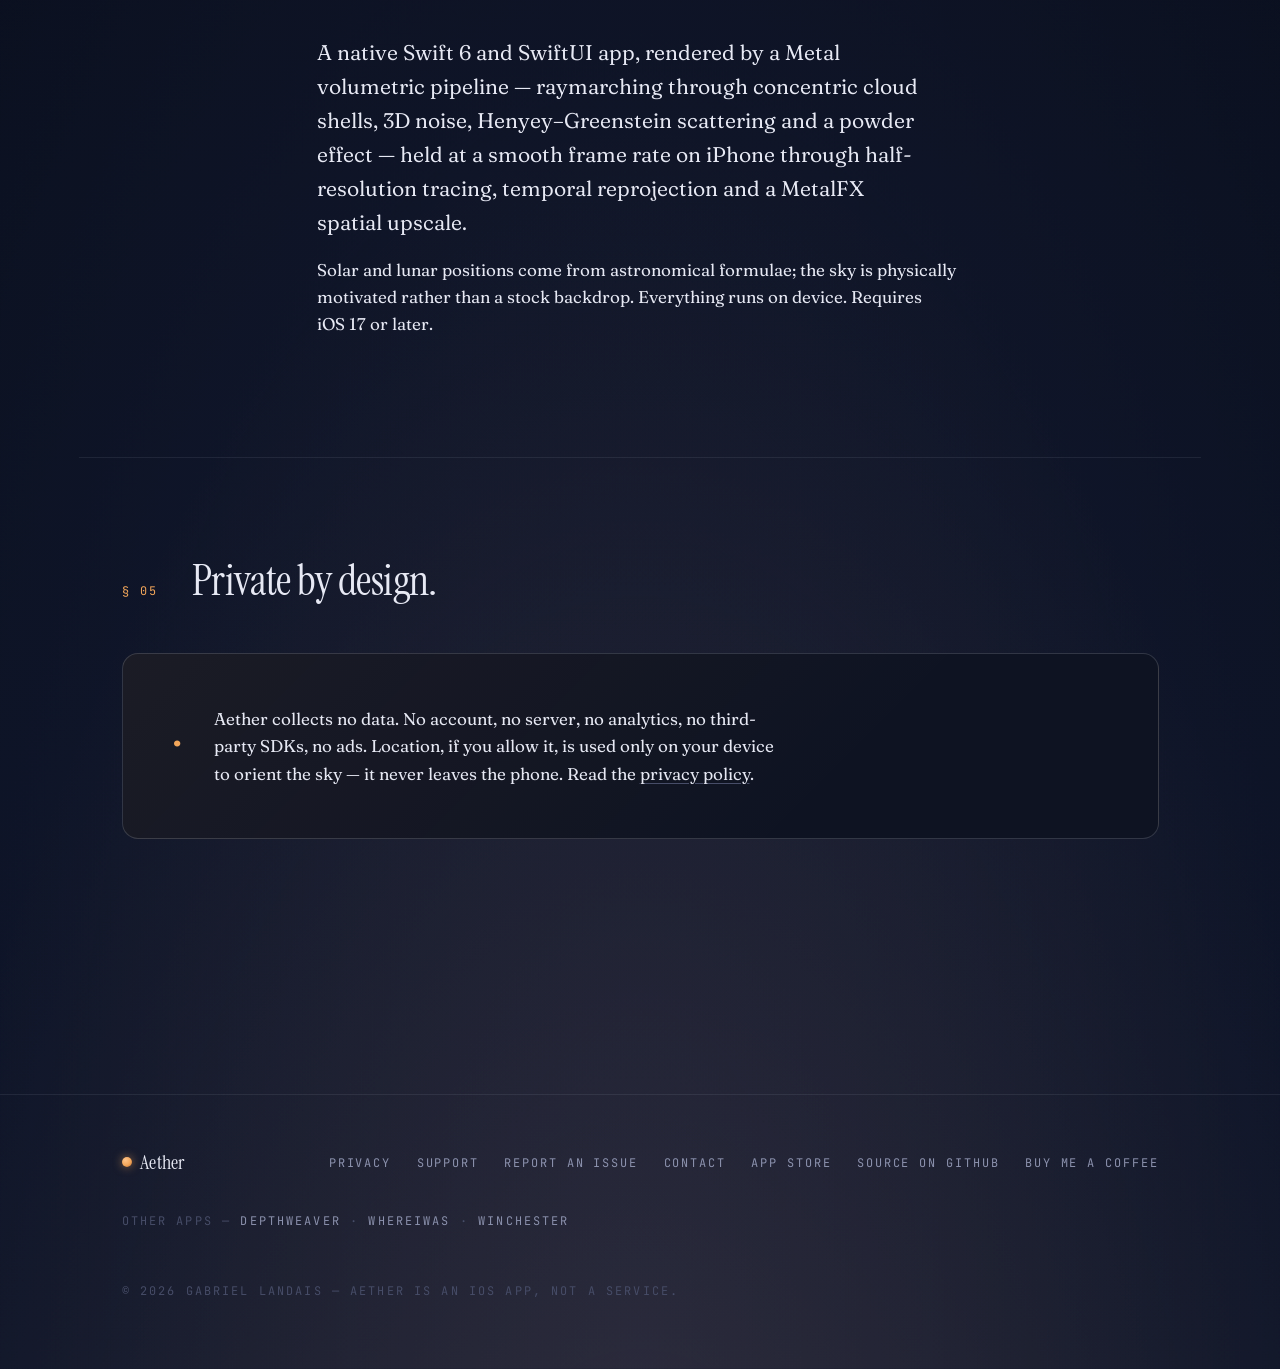
==== commit 8942f4fa: "feat: link the app, site, GitHub and App Store together About sheet from the gallery (site, support," ====
--- a/web/index.html
+++ b/web/index.html
@@ -8,6 +8,7 @@
   <link rel="canonical" href="https://glandais.github.io/aether/">
   <link rel="icon" type="image/svg+xml" href="favicon.svg">
   <link rel="apple-touch-icon" href="icon.png">
+  <meta name="apple-itunes-app" content="app-id=6773940359">
   <meta name="theme-color" content="#090C18">
   <meta property="og:type" content="website">
   <meta property="og:title" content="Aether — Paint the sky.">
@@ -55,9 +56,7 @@
           </dl>
 
           <div class="cta-row">
-            <a class="btn btn--primary" href="#features">See what it does <span aria-hidden="true">→</span></a>
-            <a class="btn" href="support/">Support</a>
-            <span class="btn__hint">Coming to the App&nbsp;Store · now in TestFlight</span>
+            <a class="btn btn--primary" href="https://apps.apple.com/app/id6773940359" rel="noopener">Download on the App&nbsp;Store <span aria-hidden="true">→</span></a>
           </div>
         </div>
 
@@ -264,8 +263,16 @@
         <a href="support/">Support</a>
         <a href="https://github.com/glandais/aether/issues" rel="noopener">Report an issue</a>
         <a href="mailto:gabriel.landais@gmail.com">Contact</a>
+        <a href="https://apps.apple.com/app/id6773940359" rel="noopener">App Store</a>
+        <a href="https://github.com/glandais/aether" rel="noopener">Source on GitHub</a>
         <a href="https://ko-fi.com/gabylandais" rel="noopener">Buy me a coffee</a>
       </nav>
+      <p class="site-footer__apps">
+        Other apps —
+        <a href="https://glandais.github.io/DepthWeaver/" rel="noopener">DepthWeaver</a> ·
+        <a href="https://glandais.github.io/WhereIWas/" rel="noopener">WhereIWas</a> ·
+        <a href="https://glandais.github.io/winchester/" rel="noopener">Winchester</a>
+      </p>
       <p class="site-footer__meta">
         © <span id="year">2026</span> Gabriel Landais — Aether is an iOS app, not a service.
       </p>
--- a/web/assets/style.css
+++ b/web/assets/style.css
@@ -413,13 +413,6 @@
   border-color: var(--amber);
 }
 .btn--primary:hover { filter: brightness(1.06); color: #2a1607; }
-.btn__hint {
-  font-family: var(--font-mono);
-  color: var(--haze-muted);
-  letter-spacing: 0.12em;
-  font-size: 0.62rem;
-  text-transform: uppercase;
-}
 
 /* ---------- section heading ---------- */
 .section { padding-block: var(--s-12); border-top: 1px solid var(--rule); }
@@ -641,6 +634,17 @@
   text-decoration: none;
 }
 .site-footer__nav a:hover { color: var(--haze); }
+.site-footer__apps {
+  font-family: var(--font-mono);
+  font-size: 0.7rem;
+  letter-spacing: 0.18em;
+  text-transform: uppercase;
+  color: var(--haze-faint);
+  flex-basis: 100%;
+  margin: 0;
+}
+.site-footer__apps a { color: var(--haze-muted); text-decoration: none; }
+.site-footer__apps a:hover { color: var(--haze); }
 .site-footer__meta {
   font-family: var(--font-mono);
   font-size: 0.7rem;
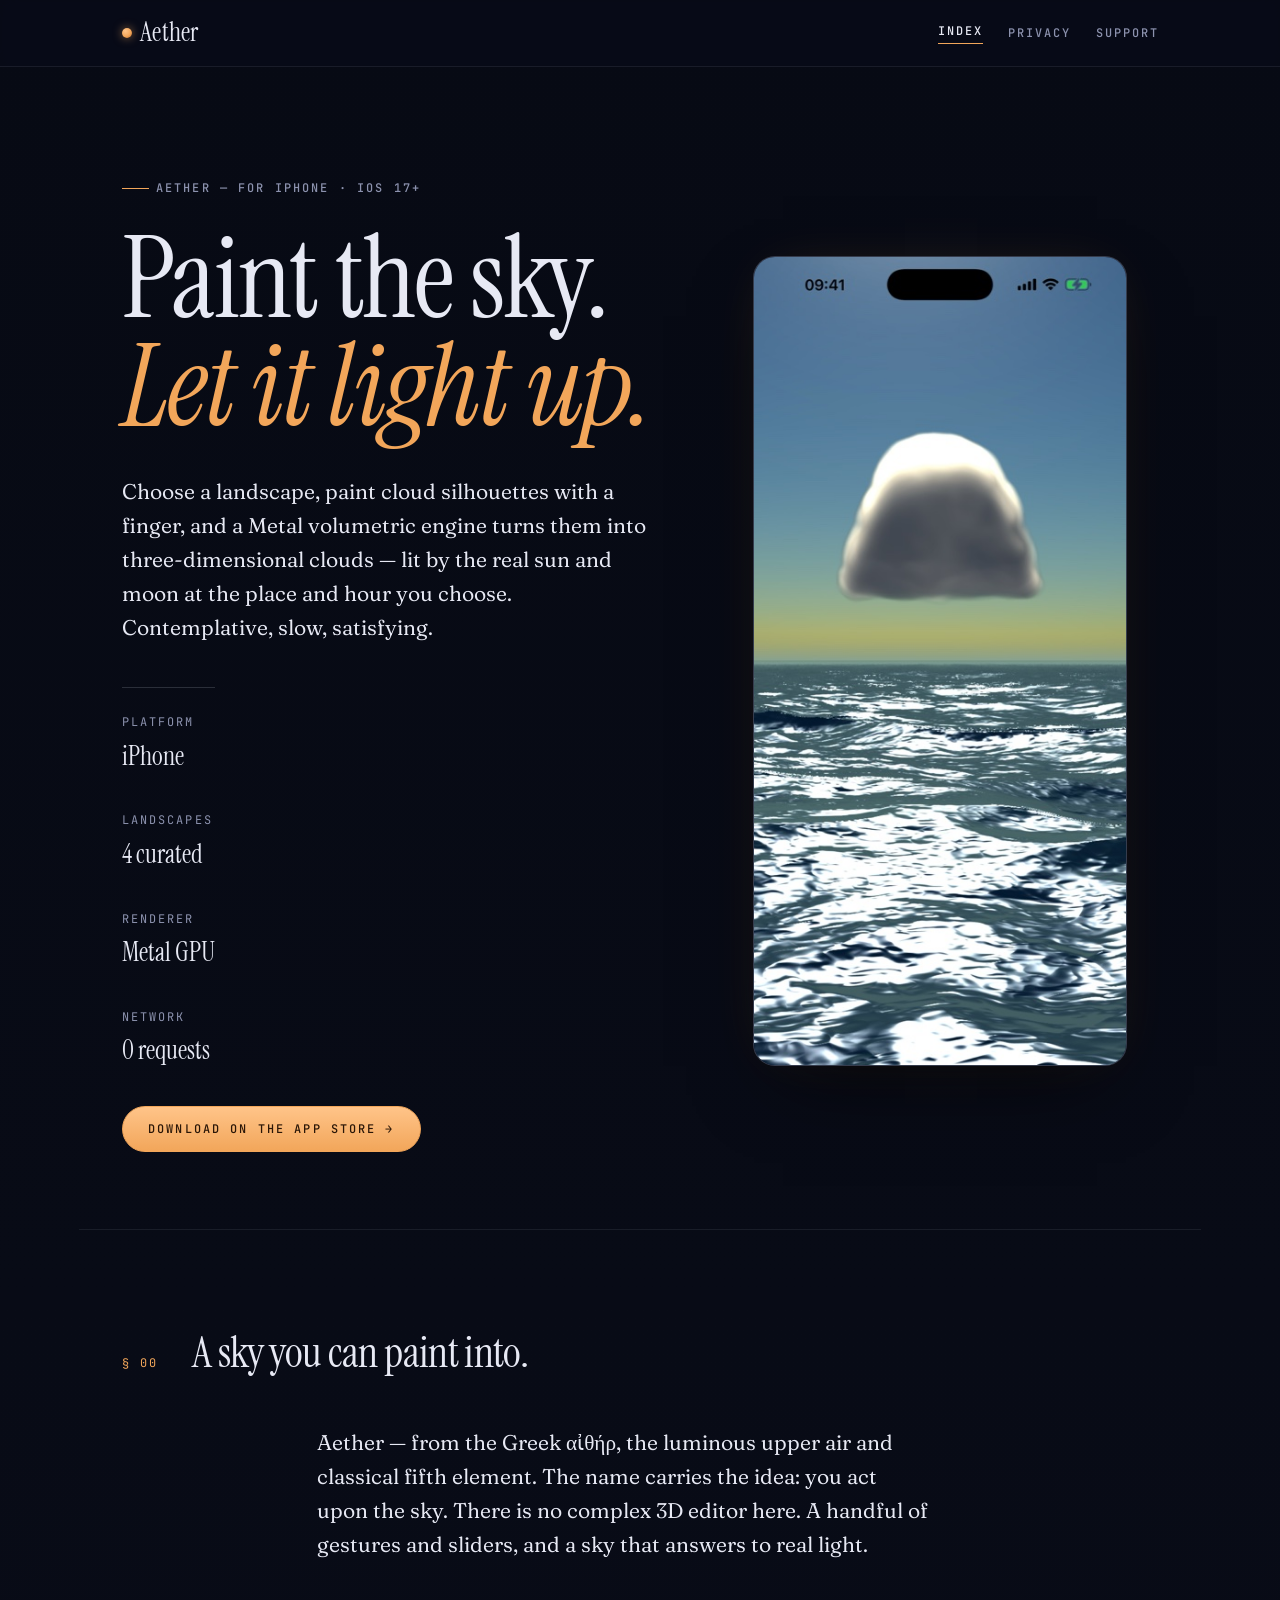
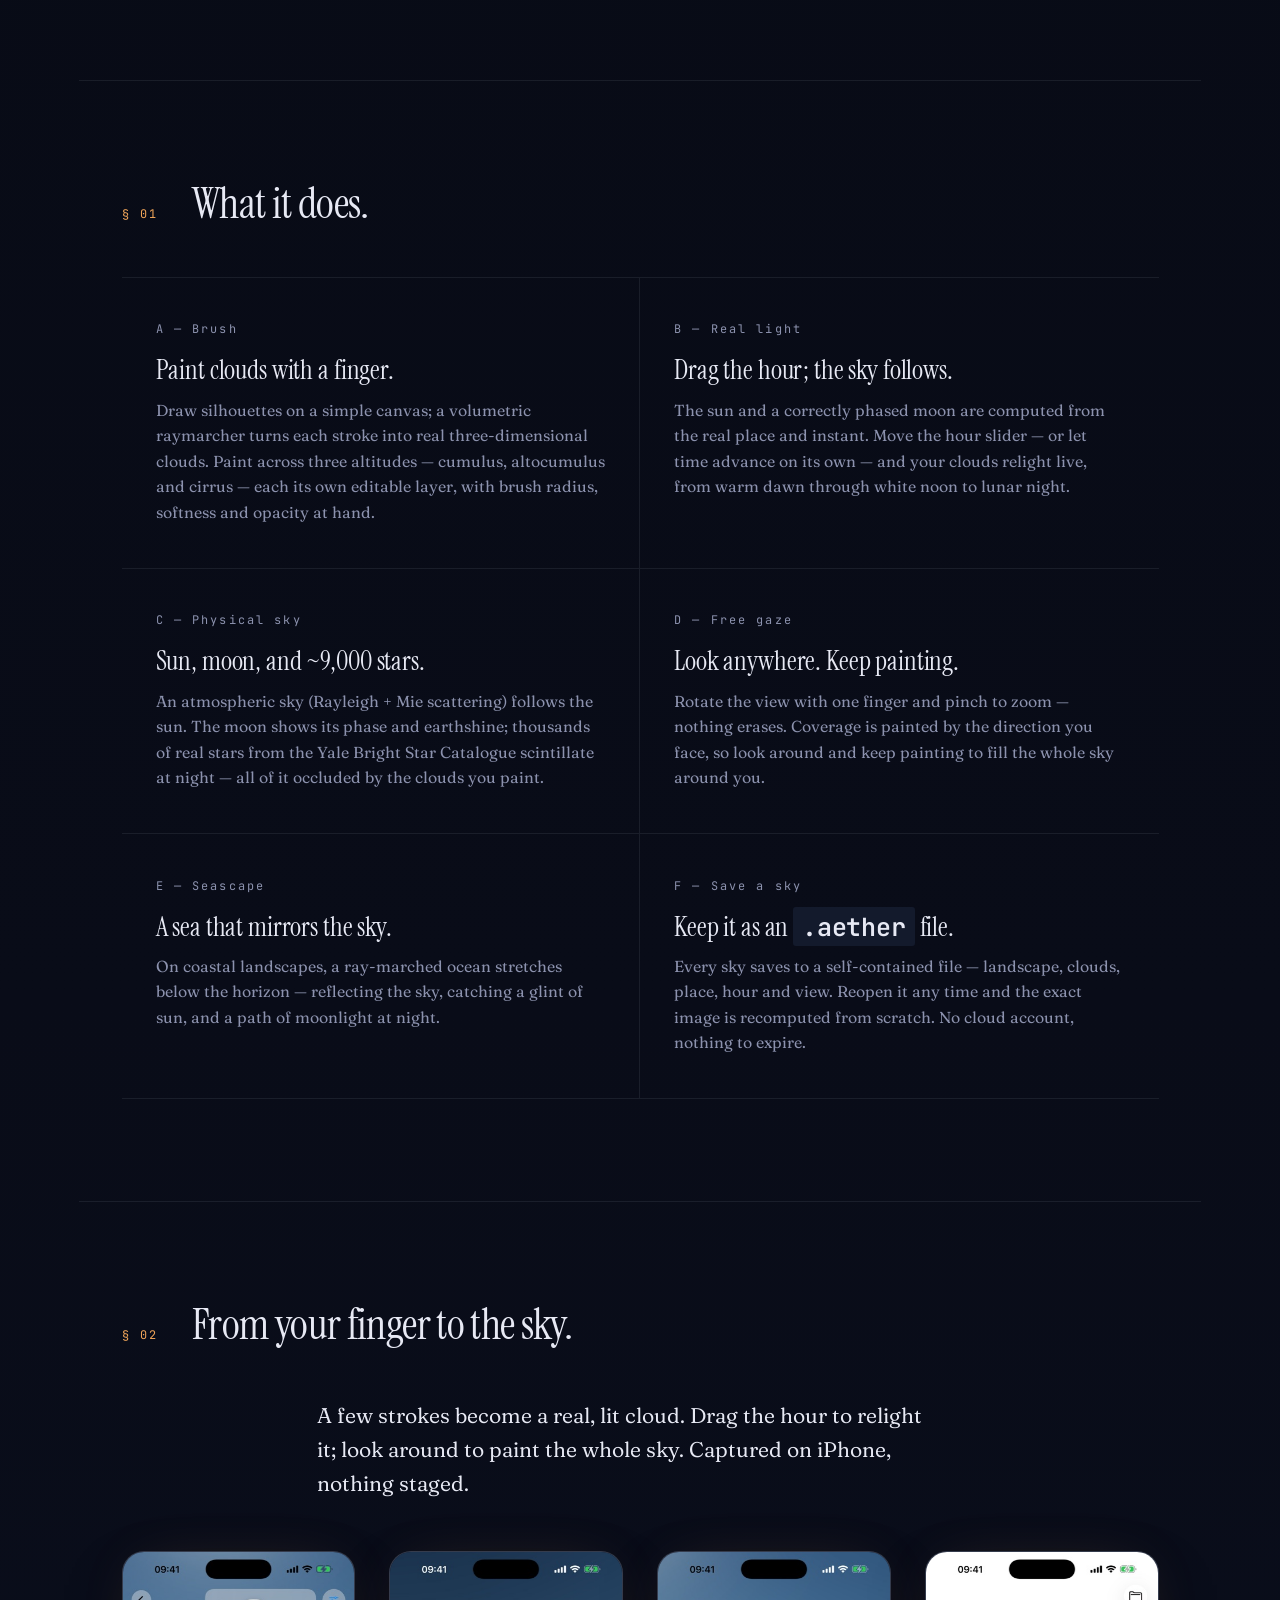
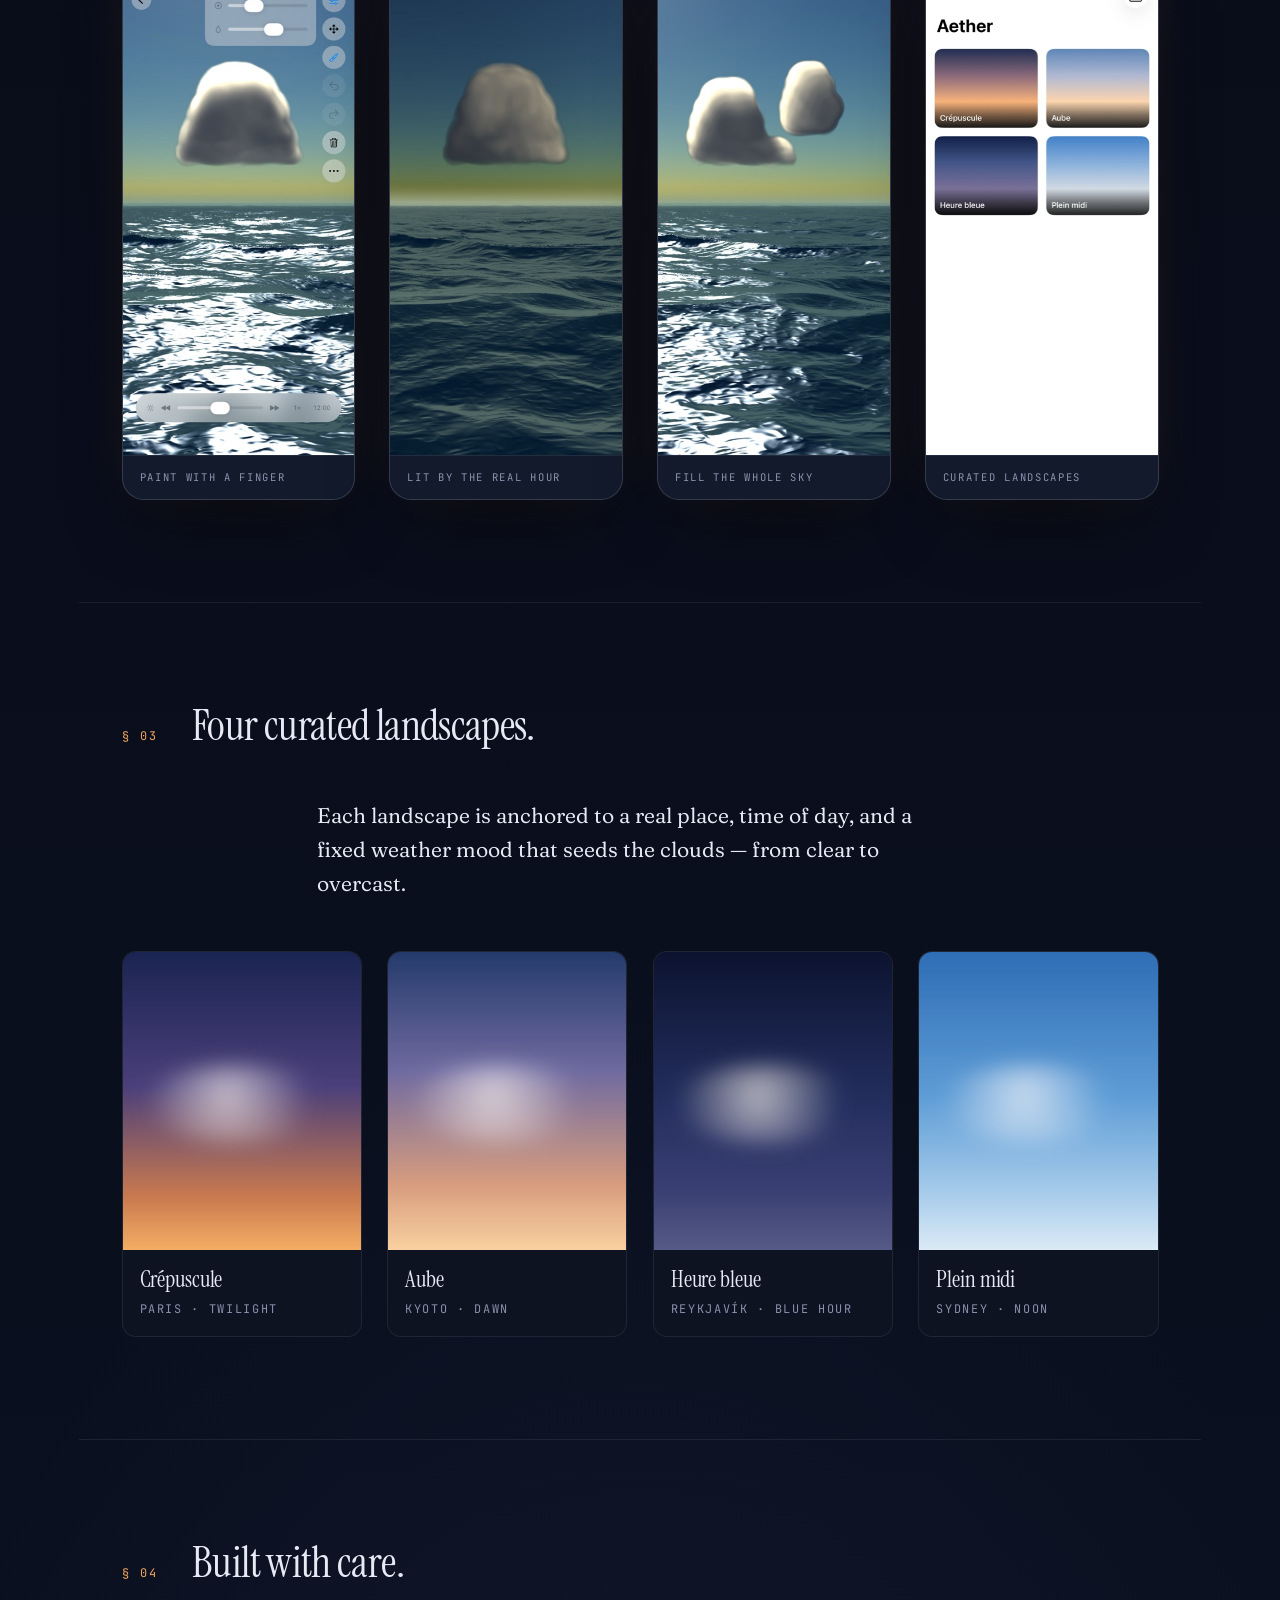
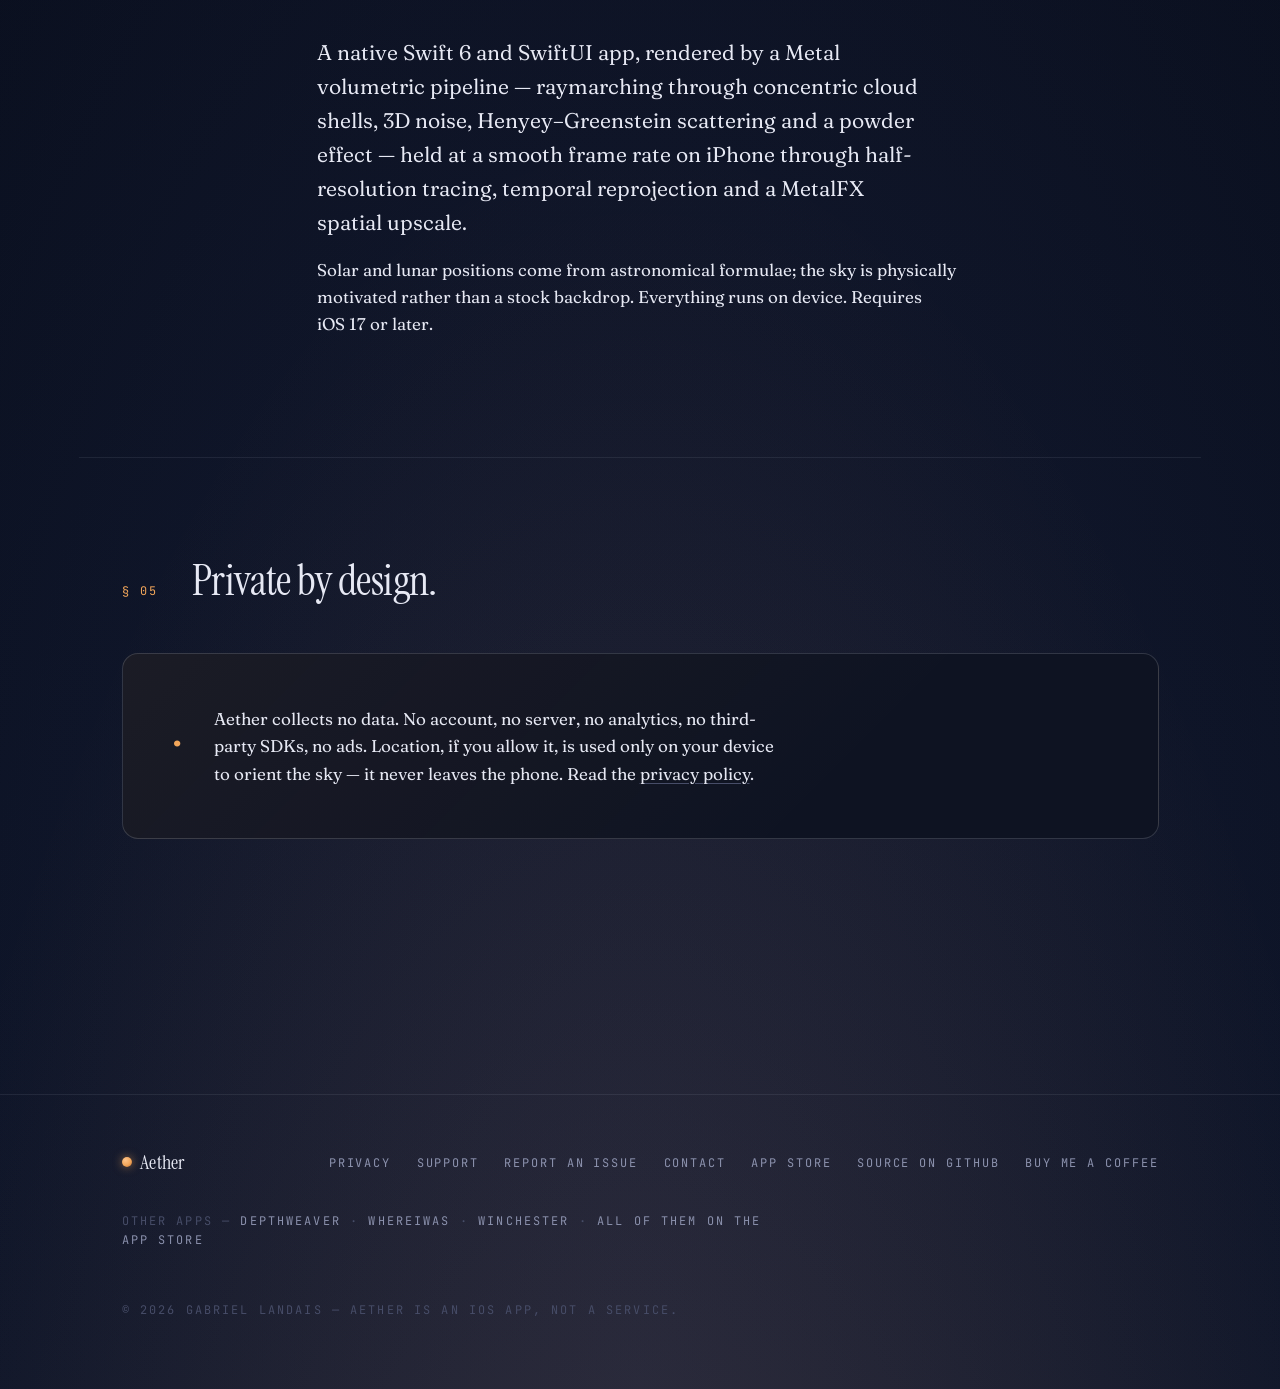
==== commit 35f0871d: "docs: link the developer App Store page from the site footer Co-Authored-By: Claude Opus 5 (1M conte" ====
--- a/web/index.html
+++ b/web/index.html
@@ -271,7 +271,8 @@
         Other apps —
         <a href="https://glandais.github.io/DepthWeaver/" rel="noopener">DepthWeaver</a> ·
         <a href="https://glandais.github.io/WhereIWas/" rel="noopener">WhereIWas</a> ·
-        <a href="https://glandais.github.io/winchester/" rel="noopener">Winchester</a>
+        <a href="https://glandais.github.io/winchester/" rel="noopener">Winchester</a> ·
+        <a href="https://apps.apple.com/developer/id1891310404" rel="noopener">all of them on the App Store</a>
       </p>
       <p class="site-footer__meta">
         © <span id="year">2026</span> Gabriel Landais — Aether is an iOS app, not a service.
